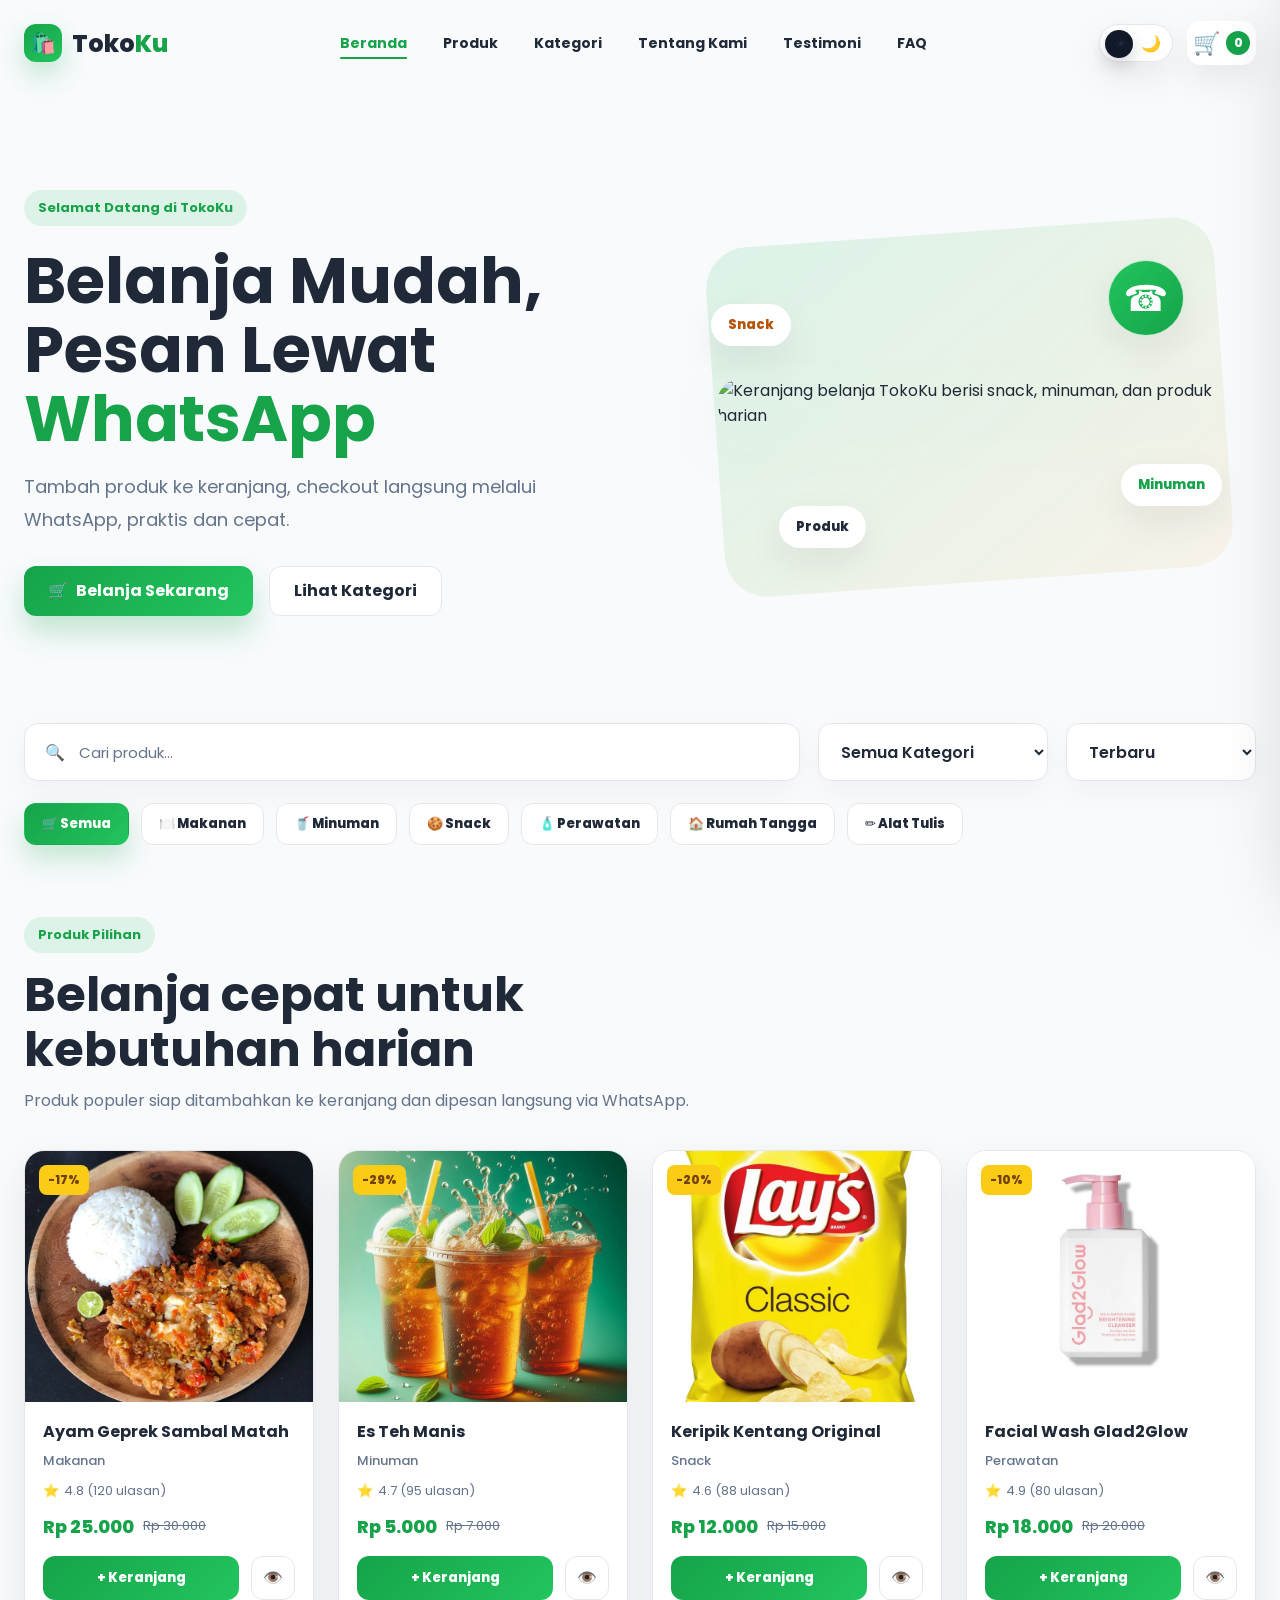
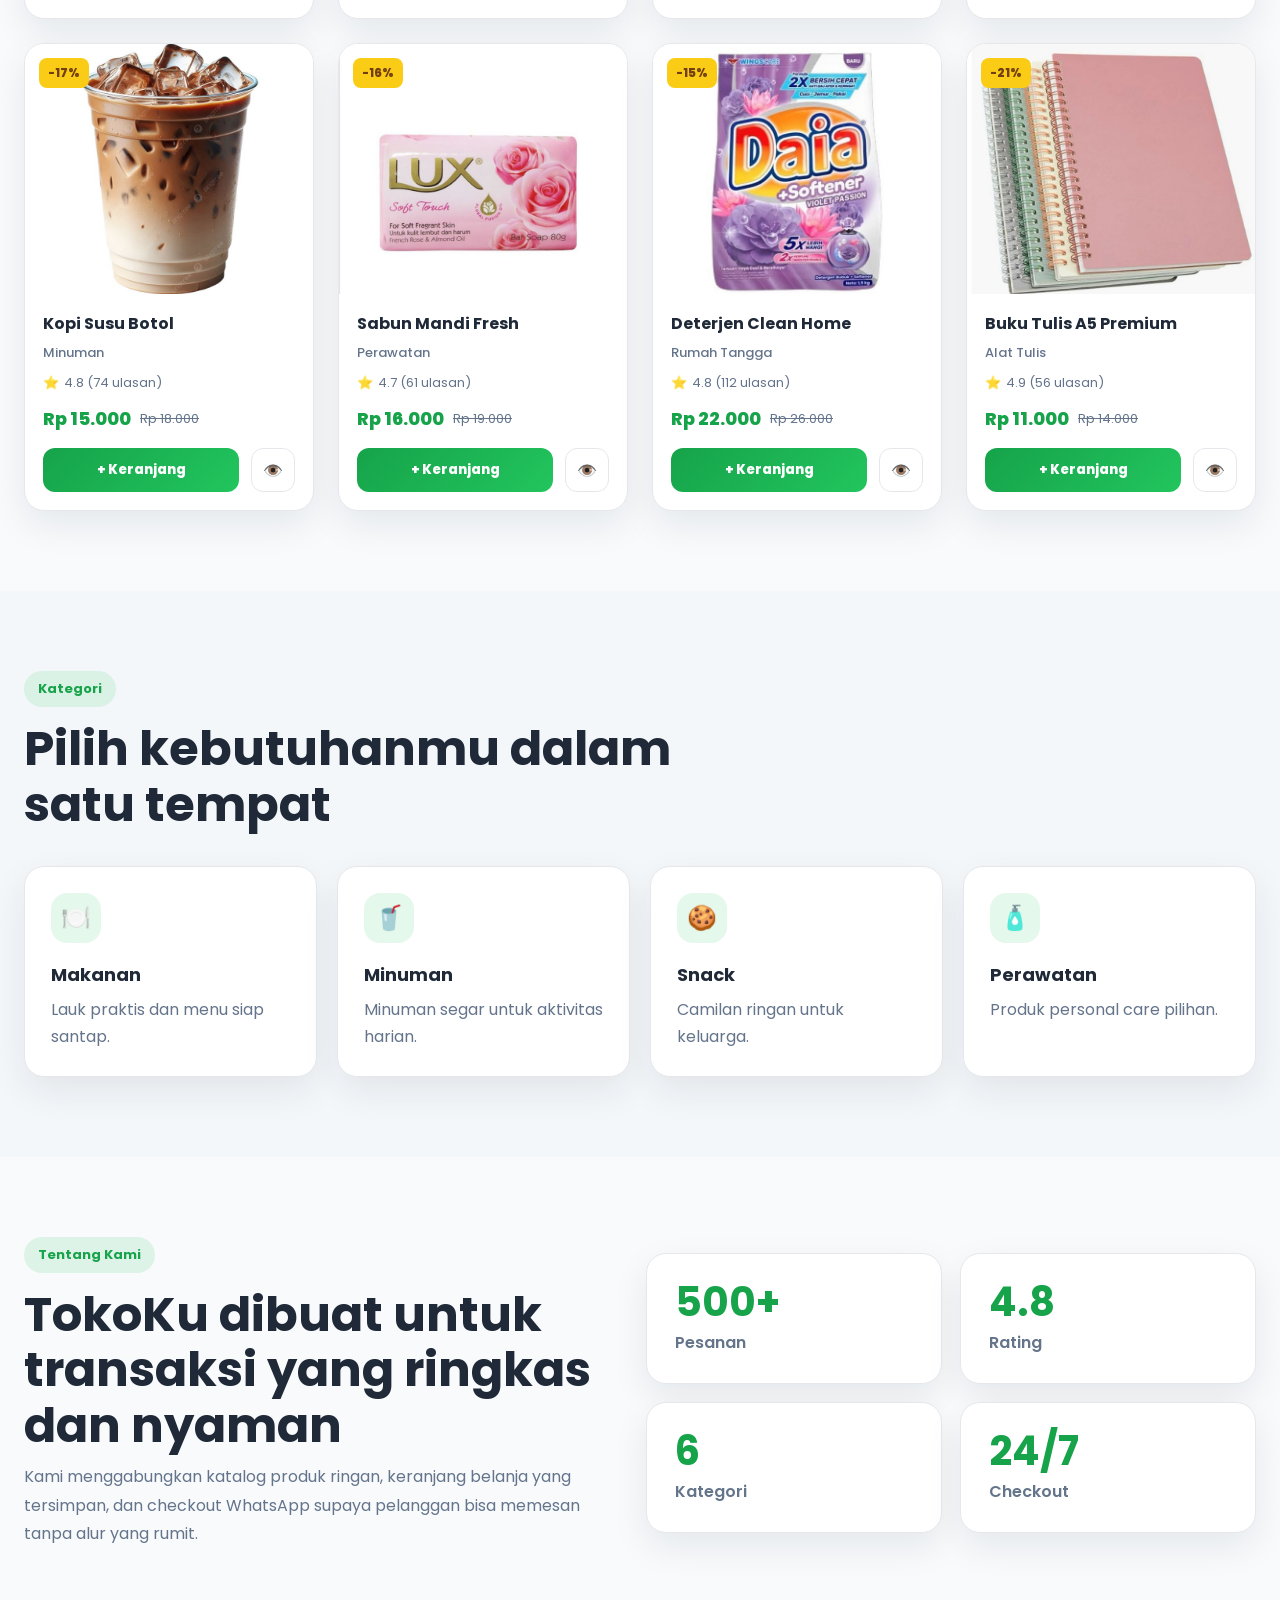
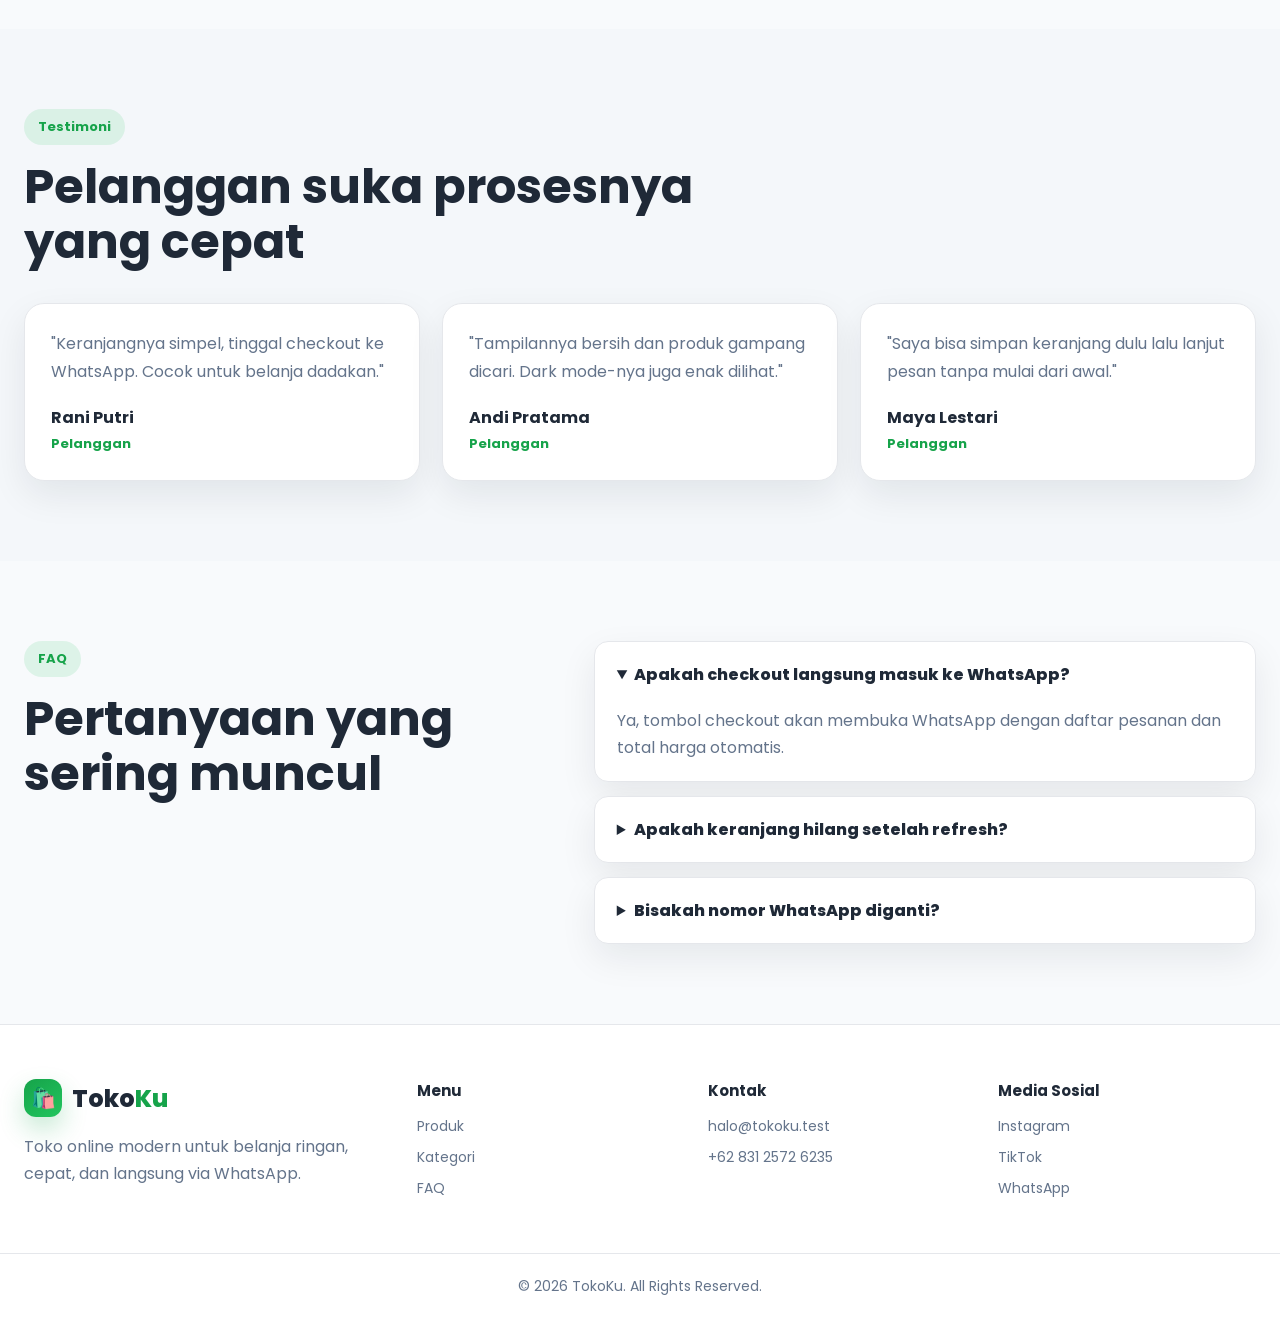
==== index.html @ 44c95502 "move" ====
<!DOCTYPE html>
<html lang="id">
<head>
  <meta charset="UTF-8">
  <meta name="viewport" content="width=device-width, initial-scale=1.0">
  <meta name="description" content="TokoKu adalah landing page toko online modern dengan keranjang belanja dan checkout WhatsApp.">
  <title>TokoKu - Belanja Mudah via WhatsApp</title>
  <link rel="preconnect" href="https://fonts.googleapis.com">
  <link rel="preconnect" href="https://fonts.gstatic.com" crossorigin>
  <link href="https://fonts.googleapis.com/css2?family=Poppins:wght@400;500;600;700;800&display=swap" rel="stylesheet">
  <link rel="stylesheet" href="style.css">
</head>
<body>
  <!-- Navbar -->
  <header class="site-header" id="siteHeader">
    <nav class="navbar container" aria-label="Navigasi utama">
      <a class="brand" href="#beranda" aria-label="TokoKu Beranda">
        <span class="brand-icon" aria-hidden="true">🛍️</span>
        <span class="brand-name">Toko<span>Ku</span></span>
      </a>

      <button class="menu-toggle icon-button" id="menuToggle" type="button" aria-label="Buka menu" aria-expanded="false">
        <span aria-hidden="true">☰</span>
      </button>

      <ul class="nav-menu" id="navMenu">
        <li><a href="#beranda">Beranda</a></li>
        <li><a href="#produk">Produk</a></li>
        <li><a href="#kategori">Kategori</a></li>
        <li><a href="#tentang">Tentang Kami</a></li>
        <li><a href="#testimoni">Testimoni</a></li>
        <li><a href="#faq">FAQ</a></li>
      </ul>

      <div class="nav-actions">
        <button class="theme-toggle" id="themeToggle" type="button" aria-label="Aktifkan dark mode" aria-pressed="false">
          <span aria-hidden="true">☀️</span>
          <span aria-hidden="true">🌙</span>
          <span class="toggle-thumb" aria-hidden="true"></span>
        </button>
        <button class="cart-trigger" id="cartTrigger" type="button" aria-label="Buka keranjang belanja">
          <span aria-hidden="true">🛒</span>
          <span class="cart-badge" id="cartCount">0</span>
        </button>
      </div>
    </nav>
  </header>

  <main>
    <!-- Hero -->
    <section class="hero section" id="beranda">
      <div class="container hero-grid">
        <div class="hero-copy reveal">
          <span class="eyebrow">Selamat Datang di TokoKu</span>
          <h1>Belanja Mudah,<br>Pesan Lewat <span>WhatsApp</span></h1>
          <p>Tambah produk ke keranjang, checkout langsung melalui WhatsApp, praktis dan cepat.</p>
          <div class="hero-actions">
            <a class="btn btn-primary" href="#produk">
              <span aria-hidden="true">🛒</span>
              Belanja Sekarang
            </a>
            <a class="btn btn-outline" href="#kategori">Lihat Kategori</a>
          </div>
        </div>

        <div class="hero-visual reveal">
          <div class="hero-glow" aria-hidden="true"></div>
          <!-- Ganti gambar hero vektor ke gambar asli -->
          <img src="https://images.unsplash.com/photo-1542838132-92c53300491e?auto=format&fit=crop&q=80&w=800" alt="Keranjang belanja TokoKu berisi snack, minuman, dan produk harian">
          <span class="floating-bubble whatsapp-bubble" aria-hidden="true">☎</span>
          <span class="floating-bubble bubble-snack">Snack</span>
          <span class="floating-bubble bubble-drink">Minuman</span>
          <span class="floating-bubble bubble-product">Produk</span>
        </div>
      </div>
    </section>

    <!-- Search And Filters -->
    <section class="shopping-tools" aria-label="Pencarian dan filter produk">
      <div class="container">
        <div class="tools-panel reveal">
          <div class="search-box" id="searchBox">
            <label class="search-icon" for="searchInput" aria-hidden="true">&#128269;</label>
            <input id="searchInput" type="search" placeholder="Cari produk..." autocomplete="off" role="combobox" aria-autocomplete="list" aria-expanded="false" aria-controls="searchSuggestions">
            <button class="search-clear" id="searchClear" type="button" aria-label="Hapus pencarian" hidden>&times;</button>
            <div class="search-suggestions" id="searchSuggestions" role="listbox" aria-label="Hasil pencarian produk"></div>
          </div>

          <select id="categorySelect" aria-label="Pilih kategori">
            <option value="Semua">Semua Kategori</option>
            <option value="Makanan">Makanan</option>
            <option value="Minuman">Minuman</option>
            <option value="Snack">Snack</option>
            <option value="Perawatan">Perawatan</option>
            <option value="Rumah Tangga">Rumah Tangga</option>
            <option value="Alat Tulis">Alat Tulis</option>
          </select>

          <select id="sortSelect" aria-label="Urutkan produk">
            <option value="Terbaru">Terbaru</option>
            <option value="Harga Terendah">Harga Terendah</option>
            <option value="Harga Tertinggi">Harga Tertinggi</option>
            <option value="Terlaris">Terlaris</option>
          </select>
        </div>

        <div class="category-chips reveal" id="categoryChips" aria-label="Filter kategori">
          <button class="chip active" type="button" data-category="Semua">🛒 Semua</button>
          <button class="chip" type="button" data-category="Makanan">🍽️ Makanan</button>
          <button class="chip" type="button" data-category="Minuman">🥤 Minuman</button>
          <button class="chip" type="button" data-category="Snack">🍪 Snack</button>
          <button class="chip" type="button" data-category="Perawatan">🧴 Perawatan</button>
          <button class="chip" type="button" data-category="Rumah Tangga">🏠 Rumah Tangga</button>
          <button class="chip" type="button" data-category="Alat Tulis">✏️ Alat Tulis</button>
        </div>
      </div>
    </section>

    <!-- Products -->
    <section class="section product-section" id="produk">
      <div class="container">
        <div class="section-heading reveal">
          <span class="eyebrow">Produk Pilihan</span>
          <h2>Belanja cepat untuk kebutuhan harian</h2>
          <p>Produk populer siap ditambahkan ke keranjang dan dipesan langsung via WhatsApp.</p>
        </div>
        <div class="product-grid" id="productGrid" aria-live="polite"></div>
      </div>
    </section>

    <!-- Categories -->
    <section class="section category-section" id="kategori">
      <div class="container">
        <div class="section-heading reveal">
          <span class="eyebrow">Kategori</span>
          <h2>Pilih kebutuhanmu dalam satu tempat</h2>
        </div>
        <div class="category-grid reveal">
          <article class="category-card"><span>🍽️</span><h3>Makanan</h3><p>Lauk praktis dan menu siap santap.</p></article>
          <article class="category-card"><span>🥤</span><h3>Minuman</h3><p>Minuman segar untuk aktivitas harian.</p></article>
          <article class="category-card"><span>🍪</span><h3>Snack</h3><p>Camilan ringan untuk keluarga.</p></article>
          <article class="category-card"><span>🧴</span><h3>Perawatan</h3><p>Produk personal care pilihan.</p></article>
        </div>
      </div>
    </section>

    <!-- About -->
    <section class="section about-section" id="tentang">
      <div class="container about-grid">
        <div class="about-copy reveal">
          <span class="eyebrow">Tentang Kami</span>
          <h2>TokoKu dibuat untuk transaksi yang ringkas dan nyaman</h2>
          <p>Kami menggabungkan katalog produk ringan, keranjang belanja yang tersimpan, dan checkout WhatsApp supaya pelanggan bisa memesan tanpa alur yang rumit.</p>
        </div>
        <div class="stats-grid reveal" aria-label="Statistik TokoKu">
          <div class="stat-item"><strong>500+</strong><span>Pesanan</span></div>
          <div class="stat-item"><strong>4.8</strong><span>Rating</span></div>
          <div class="stat-item"><strong>6</strong><span>Kategori</span></div>
          <div class="stat-item"><strong>24/7</strong><span>Checkout</span></div>
        </div>
      </div>
    </section>

    <!-- Testimonials -->
    <section class="section testimonial-section" id="testimoni">
      <div class="container">
        <div class="section-heading reveal">
          <span class="eyebrow">Testimoni</span>
          <h2>Pelanggan suka prosesnya yang cepat</h2>
        </div>
        <div class="testimonial-grid reveal">
          <article class="testimonial-card"><p>"Keranjangnya simpel, tinggal checkout ke WhatsApp. Cocok untuk belanja dadakan."</p><strong>Rani Putri</strong><span>Pelanggan</span></article>
          <article class="testimonial-card"><p>"Tampilannya bersih dan produk gampang dicari. Dark mode-nya juga enak dilihat."</p><strong>Andi Pratama</strong><span>Pelanggan</span></article>
          <article class="testimonial-card"><p>"Saya bisa simpan keranjang dulu lalu lanjut pesan tanpa mulai dari awal."</p><strong>Maya Lestari</strong><span>Pelanggan</span></article>
        </div>
      </div>
    </section>

    <!-- FAQ -->
    <section class="section faq-section" id="faq">
      <div class="container faq-grid">
        <div class="section-heading reveal">
          <span class="eyebrow">FAQ</span>
          <h2>Pertanyaan yang sering muncul</h2>
        </div>
        <div class="faq-list reveal">
          <details open>
            <summary>Apakah checkout langsung masuk ke WhatsApp?</summary>
            <p>Ya, tombol checkout akan membuka WhatsApp dengan daftar pesanan dan total harga otomatis.</p>
          </details>
          <details>
            <summary>Apakah keranjang hilang setelah refresh?</summary>
            <p>Tidak. Keranjang tersimpan di Local Storage browser sampai kamu menghapus itemnya.</p>
          </details>
          <details>
            <summary>Bisakah nomor WhatsApp diganti?</summary>
            <p>Bisa. Nomor disiapkan di file JavaScript agar mudah disesuaikan untuk toko.</p>
          </details>
        </div>
      </div>
    </section>
  </main>

  <!-- Cart Sidebar -->
  <div class="page-scrim" id="pageScrim"></div>
  <aside class="cart-sidebar" id="cartSidebar" aria-hidden="true" aria-label="Keranjang belanja">
    <div class="cart-header">
      <h2>Keranjang Belanja</h2>
      <button class="icon-button" id="closeCart" type="button" aria-label="Tutup keranjang">×</button>
    </div>
    <div class="cart-items" id="cartItems"></div>
    <div class="cart-footer">
      <div class="cart-total">
        <span>Total</span>
        <strong id="cartTotal">Rp0</strong>
      </div>
      <button class="btn btn-primary checkout-btn" id="checkoutButton" type="button">
        <span aria-hidden="true">☎</span>
        Pesan via WhatsApp
      </button>
      <p>Pesan akan dikirim ke WhatsApp kami</p>
    </div>
  </aside>

  <!-- Quick View Modal -->
  <div class="modal-backdrop" id="quickModal" aria-hidden="true">
    <div class="quick-modal" role="dialog" aria-modal="true" aria-labelledby="quickTitle">
      <button class="icon-button modal-close" id="closeQuickView" type="button" aria-label="Tutup quick view">×</button>
      <div class="quick-content" id="quickContent"></div>
    </div>
  </div>

  <!-- Toast -->
  <div class="toast" id="toast" role="status" aria-live="polite">
    <span class="toast-icon" aria-hidden="true">✓</span>
    <span>
      <strong id="toastTitle">Berhasil!</strong>
      <small id="toastMessage">Produk berhasil ditambahkan ke keranjang</small>
    </span>
  </div>

  <!-- Footer -->
  <footer class="site-footer">
    <div class="container footer-grid">
      <div>
        <a class="brand" href="#beranda">
          <span class="brand-icon" aria-hidden="true">🛍️</span>
          <span class="brand-name">Toko<span>Ku</span></span>
        </a>
        <p>Toko online modern untuk belanja ringan, cepat, dan langsung via WhatsApp.</p>
      </div>
      <div>
        <h3>Menu</h3>
        <a href="#produk">Produk</a>
        <a href="#kategori">Kategori</a>
        <a href="#faq">FAQ</a>
      </div>
      <div>
        <h3>Kontak</h3>
        <a href="mailto:halo@tokoku.test">halo@tokoku.test</a>
        <a href="tel:+6283125726235">+62 831 2572 6235</a>
      </div>
      <div>
        <h3>Media Sosial</h3>
        <a href="#" aria-label="Instagram TokoKu">Instagram</a>
        <a href="#" aria-label="TikTok TokoKu">TikTok</a>
        <a href="#" aria-label="WhatsApp TokoKu">WhatsApp</a>
      </div>
    </div>
    <div class="footer-bottom">© 2026 TokoKu. All Rights Reserved.</div>
  </footer>

  <script src="script.js" defer></script>
</body>
</html>
---- style.css ----
/* Root Variables */
:root {
  --primary: #16A34A;
  --secondary: #22C55E;
  --accent: #F59E0B;
  --background: #F8FAFC;
  --surface: #FFFFFF;
  --surface-soft: #F1F5F9;
  --dark: #111827;
  --text: #1F2937;
  --muted: #64748B;
  --border: #E5E7EB;
  --danger: #EF4444;
  --font: "Poppins", system-ui, -apple-system, BlinkMacSystemFont, "Segoe UI", sans-serif;
  --radius: 20px;
  --radius-sm: 14px;
  --container: 1280px;
  --section-pad: 80px;
  --shadow: 0 22px 60px rgba(15, 23, 42, 0.10);
  --shadow-soft: 0 14px 36px rgba(15, 23, 42, 0.08);
  --shadow-strong: 0 28px 72px rgba(15, 23, 42, 0.16);
}

/* Dark Mode Variables */
body.dark-mode {
  --background: #07111D;
  --surface: #0D1A27;
  --surface-soft: #101F2E;
  --text: #E5E7EB;
  --muted: #94A3B8;
  --border: rgba(148, 163, 184, 0.18);
  --dark: #F8FAFC;
  --shadow: 0 22px 60px rgba(0, 0, 0, 0.34);
  --shadow-soft: 0 14px 36px rgba(0, 0, 0, 0.24);
  --shadow-strong: 0 28px 72px rgba(0, 0, 0, 0.46);
}

/* Base */
* {
  box-sizing: border-box;
}

html {
  scroll-behavior: smooth;
}

body {
  margin: 0;
  min-height: 100vh;
  background: var(--background);
  color: var(--text);
  font-family: var(--font);
  transition: background-color 0.3s ease, color 0.3s ease;
  overflow-x: hidden;
}

body.no-scroll {
  overflow: hidden;
}

img {
  display: block;
  max-width: 100%;
}

a {
  color: inherit;
  text-decoration: none;
}

button,
input,
select {
  font: inherit;
}

button {
  border: 0;
  cursor: pointer;
}

.container {
  width: min(calc(100% - 48px), var(--container));
  margin: 0 auto;
}

.section {
  padding: var(--section-pad) 0;
}

/* Shared Components */
.brand {
  display: inline-flex;
  align-items: center;
  gap: 10px;
  min-width: max-content;
  font-weight: 800;
  color: var(--text);
}

.brand-icon {
  display: grid;
  width: 38px;
  height: 38px;
  place-items: center;
  border-radius: 12px;
  background: linear-gradient(145deg, var(--primary), var(--secondary));
  box-shadow: 0 12px 26px rgba(22, 163, 74, 0.24);
  font-size: 20px;
}

.brand-name {
  font-size: 24px;
  letter-spacing: 0;
}

.brand-name span {
  color: var(--primary);
}

.eyebrow {
  display: inline-flex;
  align-items: center;
  width: fit-content;
  border-radius: 999px;
  padding: 8px 14px;
  background: rgba(34, 197, 94, 0.12);
  color: var(--primary);
  font-size: 13px;
  font-weight: 700;
}

.btn {
  position: relative;
  isolation: isolate;
  display: inline-flex;
  align-items: center;
  justify-content: center;
  gap: 8px;
  min-height: 50px;
  border-radius: 12px;
  padding: 0 24px;
  font-weight: 700;
  line-height: 1;
  overflow: hidden;
  transition: transform 0.25s ease, box-shadow 0.25s ease, border-color 0.25s ease, background-color 0.25s ease;
}

.btn::after,
.product-add::after,
.checkout-btn::after {
  position: absolute;
  inset: auto;
  width: 12px;
  height: 12px;
  border-radius: 999px;
  background: rgba(255, 255, 255, 0.45);
  content: "";
  opacity: 0;
  transform: scale(1);
  pointer-events: none;
}

.btn:active::after,
.product-add:active::after,
.checkout-btn:active::after {
  animation: ripple 0.55s ease-out;
}

.btn-primary {
  background: linear-gradient(135deg, var(--primary), var(--secondary));
  color: #FFFFFF;
  box-shadow: 0 16px 28px rgba(22, 163, 74, 0.24);
}

.btn-primary:hover {
  transform: translateY(-2px);
  box-shadow: 0 20px 36px rgba(22, 163, 74, 0.32);
}

.btn-outline {
  border: 1px solid var(--border);
  background: var(--surface);
  color: var(--text);
}

.btn-outline:hover {
  border-color: rgba(22, 163, 74, 0.35);
  color: var(--primary);
  transform: translateY(-2px);
}

.icon-button {
  display: grid;
  width: 42px;
  height: 42px;
  place-items: center;
  border-radius: 12px;
  background: var(--surface-soft);
  color: var(--text);
  font-size: 20px;
  transition: transform 0.25s ease, background-color 0.25s ease, color 0.25s ease;
}

.icon-button:hover {
  background: rgba(34, 197, 94, 0.14);
  color: var(--primary);
  transform: translateY(-2px);
}

.section-heading {
  max-width: 680px;
  margin-bottom: 34px;
}

.section-heading h2,
.about-copy h2 {
  margin: 14px 0 10px;
  color: var(--text);
  font-size: clamp(32px, 4vw, 48px);
  line-height: 1.15;
  letter-spacing: 0;
}

.section-heading p,
.about-copy p {
  margin: 0;
  color: var(--muted);
  font-size: 16px;
  line-height: 1.8;
}

/* Navbar */
.site-header {
  position: sticky;
  top: 0;
  z-index: 50;
  background: rgba(248, 250, 252, 0.78);
  border-bottom: 1px solid transparent;
  transition: background-color 0.3s ease, border-color 0.3s ease, box-shadow 0.3s ease;
}

body.dark-mode .site-header {
  background: rgba(7, 17, 29, 0.78);
}

.site-header.scrolled {
  border-color: var(--border);
  box-shadow: 0 14px 36px rgba(15, 23, 42, 0.08);
  backdrop-filter: blur(18px);
}

.navbar {
  display: flex;
  align-items: center;
  justify-content: space-between;
  min-height: 86px;
  gap: 24px;
}

.nav-menu {
  display: flex;
  align-items: center;
  justify-content: center;
  gap: 36px;
  margin: 0;
  padding: 0;
  list-style: none;
  color: var(--text);
  font-size: 14px;
  font-weight: 700;
}

.nav-menu a {
  position: relative;
  padding: 10px 0;
  transition: color 0.25s ease;
}

.nav-menu a::after {
  position: absolute;
  left: 0;
  right: 0;
  bottom: 4px;
  height: 2px;
  border-radius: 999px;
  background: var(--primary);
  content: "";
  transform: scaleX(0);
  transform-origin: center;
  transition: transform 0.25s ease;
}

.nav-menu a:hover,
.nav-menu a.active {
  color: var(--primary);
}

.nav-menu a:hover::after,
.nav-menu a.active::after {
  transform: scaleX(1);
}

.nav-actions {
  display: flex;
  align-items: center;
  gap: 14px;
}

.menu-toggle {
  display: none;
}

.theme-toggle {
  position: relative;
  display: inline-grid;
  grid-template-columns: 1fr 1fr;
  align-items: center;
  width: 74px;
  height: 38px;
  border: 1px solid var(--border);
  border-radius: 999px;
  background: var(--surface);
  color: var(--text);
  box-shadow: var(--shadow-soft);
}

.theme-toggle span:not(.toggle-thumb) {
  position: relative;
  z-index: 1;
  display: grid;
  place-items: center;
  font-size: 16px;
}

.toggle-thumb {
  position: absolute;
  top: 5px;
  left: 5px;
  width: 28px;
  height: 28px;
  border-radius: 999px;
  background: var(--dark);
  box-shadow: 0 8px 18px rgba(15, 23, 42, 0.18);
  transition: transform 0.3s ease, background-color 0.3s ease;
}

body.dark-mode .toggle-thumb {
  background: var(--primary);
  transform: translateX(36px);
}

.cart-trigger {
  position: relative;
  display: inline-flex;
  align-items: center;
  justify-content: center;
  gap: 6px;
  min-width: 54px;
  min-height: 44px;
  border-radius: 14px;
  background: var(--surface);
  color: var(--text);
  box-shadow: var(--shadow-soft);
}

.cart-trigger span:first-child {
  font-size: 22px;
}

.cart-badge {
  display: grid;
  min-width: 24px;
  height: 24px;
  place-items: center;
  border-radius: 999px;
  background: var(--primary);
  color: #FFFFFF;
  font-size: 12px;
  font-weight: 800;
}

/* Hero */
.hero {
  padding-top: 66px;
  padding-bottom: 56px;
}

.hero-grid {
  display: grid;
  grid-template-columns: minmax(0, 1fr) minmax(420px, 0.95fr);
  align-items: center;
  gap: 56px;
  min-height: 500px;
}

.hero-copy h1 {
  margin: 20px 0 18px;
  color: var(--text);
  font-size: clamp(44px, 5vw, 68px);
  line-height: 1.08;
  letter-spacing: 0;
}

.hero-copy h1 span {
  color: var(--primary);
}

.hero-copy p {
  max-width: 560px;
  margin: 0 0 30px;
  color: var(--muted);
  font-size: 18px;
  line-height: 1.8;
}

.hero-actions {
  display: flex;
  flex-wrap: wrap;
  gap: 16px;
}

.hero-visual {
  position: relative;
  display: grid;
  min-height: 430px;
  place-items: center;
}

.hero-glow {
  position: absolute;
  inset: 44px 32px 36px 32px;
  border-radius: 42px;
  background: linear-gradient(145deg, rgba(34, 197, 94, 0.13), rgba(245, 158, 11, 0.08));
  transform: rotate(-4deg);
}

.hero-visual img {
  position: relative;
  z-index: 1;
  width: min(88%, 520px);
  border-radius: 28px;
  filter: drop-shadow(0 24px 32px rgba(22, 163, 74, 0.20));
  animation: floatingHero 5s ease-in-out infinite;
}

.floating-bubble {
  position: absolute;
  z-index: 2;
  display: inline-flex;
  align-items: center;
  justify-content: center;
  border: 1px solid rgba(255, 255, 255, 0.72);
  border-radius: 999px;
  background: var(--surface);
  color: var(--primary);
  box-shadow: var(--shadow-soft);
  font-size: 13px;
  font-weight: 800;
  animation: floatingHero 4s ease-in-out infinite;
}

.whatsapp-bubble {
  top: 72px;
  right: 72px;
  width: 76px;
  height: 76px;
  background: linear-gradient(135deg, var(--secondary), var(--primary));
  color: #FFFFFF;
  font-size: 36px;
  animation-delay: 0.4s;
}

.bubble-snack {
  top: 116px;
  left: 28px;
  padding: 10px 16px;
  color: #B45309;
}

.bubble-drink {
  right: 34px;
  bottom: 112px;
  padding: 10px 16px;
}

.bubble-product {
  left: 96px;
  bottom: 70px;
  padding: 10px 16px;
  color: var(--text);
}

/* Search And Filters */
.shopping-tools {
  padding: 14px 0 24px;
}

.tools-panel {
  display: grid;
  grid-template-columns: minmax(280px, 1fr) 230px 190px;
  gap: 18px;
  align-items: center;
  overflow: visible;
}

.search-box {
  position: relative;
  display: flex;
  align-items: center;
  gap: 10px;
  height: 58px;
  border: 1px solid var(--border);
  border-radius: 14px;
  background: var(--surface);
  padding: 0 18px;
  color: var(--muted);
  box-shadow: 0 10px 28px rgba(15, 23, 42, 0.04);
  transition: border-color 0.25s ease, box-shadow 0.25s ease;
}

.search-box:focus-within {
  border-color: rgba(22, 163, 74, 0.42);
  box-shadow: 0 18px 42px rgba(22, 163, 74, 0.10);
}

.search-icon {
  display: grid;
  width: 24px;
  height: 24px;
  flex: 0 0 auto;
  place-items: center;
  color: var(--muted);
  cursor: text;
}

.search-box input {
  width: 100%;
  border: 0;
  outline: 0;
  background: transparent;
  color: var(--text);
  font-size: 15px;
}

.search-box input::placeholder {
  color: var(--muted);
}

.search-clear {
  display: grid;
  width: 30px;
  height: 30px;
  flex: 0 0 auto;
  place-items: center;
  border-radius: 999px;
  background: var(--surface-soft);
  color: var(--muted);
  font-size: 22px;
  line-height: 1;
  transition: background-color 0.25s ease, color 0.25s ease, transform 0.25s ease;
}

.search-clear:hover {
  background: rgba(239, 68, 68, 0.12);
  color: var(--danger);
  transform: scale(1.04);
}

.search-clear[hidden] {
  display: none;
}

.search-suggestions {
  position: absolute;
  top: calc(100% + 12px);
  left: 0;
  z-index: 45;
  display: none;
  width: 100%;
  max-height: 390px;
  border: 1px solid var(--border);
  border-radius: 18px;
  background: var(--surface);
  box-shadow: var(--shadow);
  padding: 10px;
  overflow-y: auto;
}

.search-suggestions.open {
  display: grid;
  gap: 6px;
  animation: fadeUp 0.22s ease both;
}

.search-option {
  display: grid;
  grid-template-columns: 58px minmax(0, 1fr) auto;
  align-items: center;
  gap: 12px;
  width: 100%;
  border-radius: 14px;
  background: transparent;
  color: var(--text);
  padding: 8px;
  text-align: left;
  transition: background-color 0.2s ease, transform 0.2s ease;
}

.search-option:hover,
.search-option.active {
  background: var(--surface-soft);
  transform: translateX(2px);
}

.search-option img {
  width: 58px;
  height: 58px;
  border-radius: 12px;
  background: var(--surface-soft);
  object-fit: cover;
}

.search-option strong,
.search-option small {
  display: block;
}

.search-option strong {
  margin-bottom: 4px;
  color: var(--text);
  font-size: 14px;
  line-height: 1.35;
}

.search-option small {
  color: var(--muted);
  font-size: 12px;
}

.search-option mark {
  border-radius: 5px;
  background: rgba(245, 158, 11, 0.20);
  color: var(--primary);
  padding: 0 2px;
}

.search-price {
  color: var(--primary);
  font-size: 13px;
  font-weight: 800;
  white-space: nowrap;
}

.search-empty {
  padding: 18px;
  color: var(--muted);
  text-align: center;
  font-size: 14px;
  line-height: 1.7;
}

.tools-panel select {
  height: 58px;
  border: 1px solid var(--border);
  border-radius: 14px;
  outline: 0;
  background: var(--surface);
  color: var(--text);
  padding: 0 18px;
  font-weight: 600;
  box-shadow: 0 10px 28px rgba(15, 23, 42, 0.04);
}

.category-chips {
  display: flex;
  flex-wrap: wrap;
  gap: 12px;
  margin-top: 22px;
}

.chip {
  display: inline-flex;
  align-items: center;
  gap: 8px;
  min-height: 42px;
  border: 1px solid var(--border);
  border-radius: 12px;
  background: var(--surface);
  color: var(--text);
  padding: 0 17px;
  font-size: 13px;
  font-weight: 800;
  transition: transform 0.25s ease, box-shadow 0.25s ease, background-color 0.25s ease, color 0.25s ease, border-color 0.25s ease;
}

.chip:hover {
  transform: translateY(-2px);
  border-color: rgba(22, 163, 74, 0.28);
}

.chip.active {
  border-color: transparent;
  background: linear-gradient(135deg, var(--primary), var(--secondary));
  color: #FFFFFF;
  box-shadow: 0 14px 26px rgba(22, 163, 74, 0.22);
}

/* Product Section */
.product-section {
  padding-top: 48px;
}

.product-grid {
  display: grid;
  grid-template-columns: repeat(4, minmax(0, 1fr));
  gap: 24px;
}

.product-card {
  position: relative;
  display: flex;
  min-width: 0;
  flex-direction: column;
  border: 1px solid var(--border);
  border-radius: var(--radius);
  background: var(--surface);
  box-shadow: var(--shadow-soft);
  overflow: hidden;
  transition: transform 0.3s ease, box-shadow 0.3s ease, border-color 0.3s ease;
}

.product-card:hover {
  border-color: rgba(22, 163, 74, 0.22);
  box-shadow: var(--shadow-strong);
  transform: translateY(-8px);
}

.product-media {
  position: relative;
  aspect-ratio: 1.15 / 1;
  background: var(--surface-soft);
  overflow: hidden;
}

.product-media img {
  width: 100%;
  height: 100%;
  object-fit: cover;
  transition: transform 0.35s ease;
}

.product-card:hover .product-media img {
  transform: scale(1.04);
}

.discount-badge {
  position: absolute;
  top: 14px;
  left: 14px;
  z-index: 1;
  display: inline-flex;
  align-items: center;
  height: 30px;
  border-radius: 8px;
  background: #FACC15;
  color: #713F12;
  padding: 0 9px;
  font-size: 12px;
  font-weight: 800;
}

.product-body {
  display: flex;
  flex: 1;
  flex-direction: column;
  padding: 18px;
}

.product-body h3 {
  margin: 0 0 8px;
  color: var(--text);
  font-size: 16px;
  line-height: 1.45;
}

.product-category {
  margin: 0 0 10px;
  color: var(--muted);
  font-size: 13px;
  font-weight: 500;
}

.rating-row {
  display: flex;
  align-items: center;
  gap: 5px;
  margin-bottom: 12px;
  color: var(--muted);
  font-size: 13px;
}

.rating-row .star {
  color: var(--accent);
}

.price-row {
  display: flex;
  flex-wrap: wrap;
  align-items: center;
  gap: 9px;
  margin-top: auto;
  margin-bottom: 16px;
}

.price-new {
  color: var(--primary);
  font-size: 18px;
  font-weight: 800;
}

.price-old {
  color: var(--muted);
  font-size: 13px;
  text-decoration: line-through;
}

.product-actions {
  display: grid;
  grid-template-columns: minmax(0, 1fr) 44px;
  gap: 12px;
}

.product-add {
  position: relative;
  display: inline-flex;
  align-items: center;
  justify-content: center;
  min-height: 44px;
  border-radius: 12px;
  background: linear-gradient(135deg, var(--primary), var(--secondary));
  color: #FFFFFF;
  font-size: 13px;
  font-weight: 800;
  overflow: hidden;
  transition: transform 0.25s ease, box-shadow 0.25s ease;
}

.product-add:hover {
  box-shadow: 0 14px 28px rgba(22, 163, 74, 0.24);
  transform: translateY(-2px);
}

.quick-view {
  display: grid;
  min-width: 44px;
  min-height: 44px;
  place-items: center;
  border: 1px solid var(--border);
  border-radius: 12px;
  background: var(--surface);
  color: var(--text);
  transition: transform 0.25s ease, border-color 0.25s ease, color 0.25s ease;
}

.quick-view:hover {
  border-color: rgba(22, 163, 74, 0.35);
  color: var(--primary);
  transform: translateY(-2px);
}

.empty-state {
  grid-column: 1 / -1;
  display: grid;
  min-height: 220px;
  place-items: center;
  border: 1px dashed var(--border);
  border-radius: var(--radius);
  background: var(--surface);
  color: var(--muted);
  text-align: center;
}

/* Category Section */
.category-section,
.testimonial-section {
  background: color-mix(in srgb, var(--surface-soft) 52%, transparent);
}

.category-grid {
  display: grid;
  grid-template-columns: repeat(4, minmax(0, 1fr));
  gap: 20px;
}

.category-card,
.testimonial-card,
.stat-item {
  border: 1px solid var(--border);
  border-radius: var(--radius);
  background: var(--surface);
  box-shadow: var(--shadow-soft);
}

.category-card {
  padding: 26px;
  transition: transform 0.25s ease, box-shadow 0.25s ease;
}

.category-card:hover {
  transform: translateY(-5px);
  box-shadow: var(--shadow);
}

.category-card span {
  display: grid;
  width: 50px;
  height: 50px;
  place-items: center;
  border-radius: 16px;
  background: rgba(34, 197, 94, 0.12);
  font-size: 24px;
}

.category-card h3 {
  margin: 18px 0 8px;
  font-size: 18px;
}

.category-card p,
.testimonial-card p,
.footer-grid p {
  margin: 0;
  color: var(--muted);
  line-height: 1.7;
}

/* About */
.about-grid {
  display: grid;
  grid-template-columns: minmax(0, 0.95fr) minmax(420px, 1fr);
  align-items: center;
  gap: 42px;
}

.stats-grid {
  display: grid;
  grid-template-columns: repeat(2, minmax(0, 1fr));
  gap: 18px;
}

.stat-item {
  padding: 28px;
}

.stat-item strong {
  display: block;
  color: var(--primary);
  font-size: 40px;
  line-height: 1;
}

.stat-item span {
  display: block;
  margin-top: 8px;
  color: var(--muted);
  font-weight: 600;
}

/* Testimonials */
.testimonial-grid {
  display: grid;
  grid-template-columns: repeat(3, minmax(0, 1fr));
  gap: 22px;
}

.testimonial-card {
  padding: 26px;
}

.testimonial-card strong {
  display: block;
  margin-top: 20px;
  color: var(--text);
}

.testimonial-card span {
  display: block;
  margin-top: 4px;
  color: var(--primary);
  font-size: 13px;
  font-weight: 700;
}

/* FAQ */
.faq-grid {
  display: grid;
  grid-template-columns: minmax(0, 0.8fr) minmax(480px, 1fr);
  gap: 40px;
}

.faq-list {
  display: grid;
  gap: 14px;
}

.faq-list details {
  border: 1px solid var(--border);
  border-radius: var(--radius-sm);
  background: var(--surface);
  box-shadow: var(--shadow-soft);
  overflow: hidden;
}

.faq-list summary {
  cursor: pointer;
  padding: 20px 22px;
  color: var(--text);
  font-weight: 800;
}

.faq-list p {
  margin: 0;
  padding: 0 22px 20px;
  color: var(--muted);
  line-height: 1.7;
}

/* Cart Sidebar */
.page-scrim {
  position: fixed;
  inset: 0;
  z-index: 70;
  background: rgba(15, 23, 42, 0.42);
  opacity: 0;
  pointer-events: none;
  transition: opacity 0.3s ease;
}

.page-scrim.active {
  opacity: 1;
  pointer-events: auto;
}

.cart-sidebar {
  position: fixed;
  top: 0;
  right: 0;
  z-index: 80;
  display: flex;
  width: min(430px, 100%);
  height: 100vh;
  flex-direction: column;
  background: var(--surface);
  box-shadow: -28px 0 70px rgba(15, 23, 42, 0.18);
  transform: translateX(110%);
  transition: transform 0.35s ease;
}

.cart-sidebar.open {
  transform: translateX(0);
}

.cart-header {
  display: flex;
  align-items: center;
  justify-content: space-between;
  min-height: 84px;
  border-bottom: 1px solid var(--border);
  padding: 0 24px;
}

.cart-header h2 {
  margin: 0;
  font-size: 20px;
}

.cart-items {
  flex: 1;
  overflow-y: auto;
  padding: 22px 24px;
}

.cart-empty {
  display: grid;
  min-height: 260px;
  place-items: center;
  color: var(--muted);
  text-align: center;
}

.cart-item {
  display: grid;
  grid-template-columns: 80px minmax(0, 1fr) auto;
  gap: 14px;
  border-bottom: 1px solid var(--border);
  padding: 18px 0;
}

.cart-item:first-child {
  padding-top: 0;
}

.cart-thumb {
  width: 80px;
  height: 80px;
  border-radius: 14px;
  object-fit: cover;
  background: var(--surface-soft);
}

.cart-info {
  min-width: 0;
}

.cart-info h3 {
  margin: 0 0 6px;
  color: var(--text);
  font-size: 14px;
  line-height: 1.45;
}

.cart-price {
  display: block;
  margin-bottom: 10px;
  color: var(--text);
  font-size: 13px;
  font-weight: 700;
}

.qty-control {
  display: inline-grid;
  grid-template-columns: 32px 36px 32px;
  align-items: center;
  height: 34px;
  border: 1px solid var(--border);
  border-radius: 10px;
  background: var(--surface);
  overflow: hidden;
}

.qty-control button {
  height: 100%;
  background: transparent;
  color: var(--text);
  font-weight: 800;
}

.qty-control span {
  text-align: center;
  font-size: 13px;
  font-weight: 800;
}

.remove-item {
  align-self: start;
  background: transparent;
  color: var(--danger);
  font-size: 18px;
}

.cart-line-total {
  grid-column: 2 / 4;
  justify-self: end;
  color: var(--text);
  font-weight: 800;
}

.cart-footer {
  border-top: 1px solid var(--border);
  padding: 24px;
}

.cart-total {
  display: flex;
  align-items: center;
  justify-content: space-between;
  margin-bottom: 20px;
  font-size: 18px;
  font-weight: 800;
}

.cart-total strong {
  color: var(--primary);
  font-size: 22px;
}

.checkout-btn {
  width: 100%;
  min-height: 56px;
}

.checkout-btn:disabled {
  cursor: not-allowed;
  filter: grayscale(0.5);
  opacity: 0.58;
  transform: none;
}

.cart-footer p {
  margin: 14px 0 0;
  color: var(--muted);
  text-align: center;
  font-size: 13px;
}

/* Quick View Modal */
.modal-backdrop {
  position: fixed;
  inset: 0;
  z-index: 90;
  display: grid;
  place-items: center;
  background: rgba(15, 23, 42, 0.50);
  opacity: 0;
  pointer-events: none;
  transition: opacity 0.25s ease;
}

.modal-backdrop.open {
  opacity: 1;
  pointer-events: auto;
}

.quick-modal {
  position: relative;
  width: min(760px, calc(100% - 32px));
  border: 1px solid var(--border);
  border-radius: 24px;
  background: var(--surface);
  box-shadow: var(--shadow-strong);
  opacity: 0;
  transform: translateY(16px) scale(0.96);
  transition: opacity 0.25s ease, transform 0.25s ease;
}

.modal-backdrop.open .quick-modal {
  opacity: 1;
  transform: translateY(0) scale(1);
}

.modal-close {
  position: absolute;
  top: 16px;
  right: 16px;
  z-index: 1;
  background: transparent;
}

.quick-content {
  display: grid;
  grid-template-columns: 320px minmax(0, 1fr);
  gap: 24px;
  padding: 28px;
}

.quick-image {
  width: 100%;
  aspect-ratio: 1 / 1;
  border-radius: 18px;
  object-fit: cover;
  background: var(--surface-soft);
}

.quick-detail h2 {
  margin: 4px 38px 8px 0;
  color: var(--text);
  font-size: 22px;
  line-height: 1.35;
}

.quick-meta {
  display: flex;
  flex-wrap: wrap;
  align-items: center;
  gap: 8px 12px;
  margin-bottom: 12px;
  color: var(--muted);
  font-size: 13px;
}

.quick-price {
  display: flex;
  flex-wrap: wrap;
  align-items: center;
  gap: 10px;
  margin: 14px 0;
}

.quick-price strong {
  color: var(--primary);
  font-size: 24px;
}

.quick-price del {
  color: var(--muted);
}

.quick-price span {
  border-radius: 8px;
  background: #FACC15;
  color: #713F12;
  padding: 4px 8px;
  font-size: 12px;
  font-weight: 800;
}

.quick-desc {
  margin: 0 0 16px;
  color: var(--muted);
  line-height: 1.75;
}

.quick-spec {
  display: grid;
  gap: 10px;
  margin-bottom: 18px;
  font-size: 14px;
}

.quick-spec div {
  display: flex;
  align-items: center;
  justify-content: space-between;
  gap: 16px;
}

.stock {
  border-radius: 999px;
  background: rgba(34, 197, 94, 0.12);
  color: var(--primary);
  padding: 5px 10px;
  font-size: 12px;
  font-weight: 800;
}

.quick-actions {
  display: grid;
  grid-template-columns: 110px 1fr;
  gap: 12px;
  margin-top: 20px;
}

/* Toast */
.toast {
  position: fixed;
  top: 96px;
  left: 50%;
  z-index: 110;
  display: flex;
  align-items: center;
  gap: 14px;
  width: min(440px, calc(100% - 32px));
  border: 1px solid rgba(34, 197, 94, 0.24);
  border-radius: 14px;
  background: var(--surface);
  box-shadow: var(--shadow-strong);
  padding: 16px 18px;
  opacity: 0;
  transform: translate(-50%, -24px);
  pointer-events: none;
}

.toast.show {
  animation: toastDown 3s ease forwards;
}

.toast-icon {
  display: grid;
  width: 38px;
  height: 38px;
  flex: 0 0 auto;
  place-items: center;
  border-radius: 999px;
  background: linear-gradient(135deg, var(--primary), var(--secondary));
  color: #FFFFFF;
  font-weight: 900;
}

.toast strong,
.toast small {
  display: block;
}

.toast strong {
  color: var(--text);
}

.toast small {
  color: var(--muted);
  font-size: 13px;
}

/* Footer */
.site-footer {
  border-top: 1px solid var(--border);
  background: var(--surface);
  padding: 54px 0 0;
}

.footer-grid {
  display: grid;
  grid-template-columns: 1.4fr repeat(3, 1fr);
  gap: 32px;
}

.footer-grid h3 {
  margin: 0 0 14px;
  font-size: 15px;
}

.footer-grid a:not(.brand) {
  display: block;
  margin-bottom: 10px;
  color: var(--muted);
  font-size: 14px;
  transition: color 0.25s ease;
}

.footer-grid a:hover {
  color: var(--primary);
}

.footer-grid p {
  max-width: 370px;
  margin-top: 16px;
}

.footer-bottom {
  margin-top: 44px;
  border-top: 1px solid var(--border);
  padding: 22px;
  color: var(--muted);
  text-align: center;
  font-size: 14px;
}

/* Animations */
.reveal {
  animation: fadeUp 0.8s ease both;
}

@keyframes fadeUp {
  from {
    opacity: 0;
    transform: translateY(22px);
  }
  to {
    opacity: 1;
    transform: translateY(0);
  }
}

@keyframes floatingHero {
  0%,
  100% {
    transform: translateY(0);
  }
  50% {
    transform: translateY(-14px);
  }
}

@keyframes ripple {
  from {
    opacity: 0.6;
    transform: scale(1);
  }
  to {
    opacity: 0;
    transform: scale(28);
  }
}

@keyframes toastDown {
  0% {
    opacity: 0;
    transform: translate(-50%, -28px);
  }
  12%,
  84% {
    opacity: 1;
    transform: translate(-50%, 0);
  }
  100% {
    opacity: 0;
    transform: translate(-50%, -18px);
  }
}

/* Responsive */
@media (max-width: 1100px) {
  :root {
    --section-pad: 64px;
  }

  .nav-menu {
    gap: 20px;
    font-size: 13px;
  }

  .hero-grid,
  .about-grid,
  .faq-grid {
    grid-template-columns: 1fr;
  }

  .hero-visual {
    min-height: 360px;
  }

  .product-grid,
  .category-grid {
    grid-template-columns: repeat(2, minmax(0, 1fr));
  }

  .testimonial-grid,
  .footer-grid {
    grid-template-columns: repeat(2, minmax(0, 1fr));
  }
}

@media (max-width: 820px) {
  .container {
    width: min(calc(100% - 32px), var(--container));
  }

  .navbar {
    min-height: 76px;
  }

  .menu-toggle {
    display: grid;
    order: 3;
  }

  .nav-actions {
    margin-left: auto;
  }

  .nav-menu {
    position: absolute;
    top: 76px;
    left: 16px;
    right: 16px;
    display: none;
    flex-direction: column;
    align-items: stretch;
    gap: 0;
    border: 1px solid var(--border);
    border-radius: 18px;
    background: var(--surface);
    box-shadow: var(--shadow);
    padding: 10px;
  }

  .nav-menu.open {
    display: flex;
    animation: fadeUp 0.25s ease both;
  }

  .nav-menu a {
    display: block;
    padding: 14px;
  }

  .hero {
    padding-top: 38px;
  }

  .hero-grid {
    gap: 24px;
  }

  .hero-copy h1 {
    font-size: clamp(38px, 11vw, 54px);
  }

  .tools-panel {
    grid-template-columns: 1fr;
  }

  .quick-content {
    grid-template-columns: 1fr;
  }

  .quick-image {
    max-height: 320px;
  }
}

@media (max-width: 640px) {
  .product-grid,
  .category-grid,
  .testimonial-grid,
  .footer-grid,
  .stats-grid {
    grid-template-columns: 1fr;
  }

  .brand-name {
    font-size: 20px;
  }

  .theme-toggle {
    width: 66px;
  }

  body.dark-mode .toggle-thumb {
    transform: translateX(28px);
  }

  .cart-trigger {
    min-width: 48px;
  }

  .hero-actions,
  .quick-actions {
    grid-template-columns: 1fr;
  }

  .hero-actions .btn,
  .quick-actions .btn {
    width: 100%;
  }

  .whatsapp-bubble {
    top: 54px;
    right: 24px;
    width: 62px;
    height: 62px;
    font-size: 30px;
  }

  .floating-bubble:not(.whatsapp-bubble) {
    display: none;
  }

  .cart-item {
    grid-template-columns: 72px minmax(0, 1fr) auto;
  }

  .cart-thumb {
    width: 72px;
    height: 72px;
  }
}
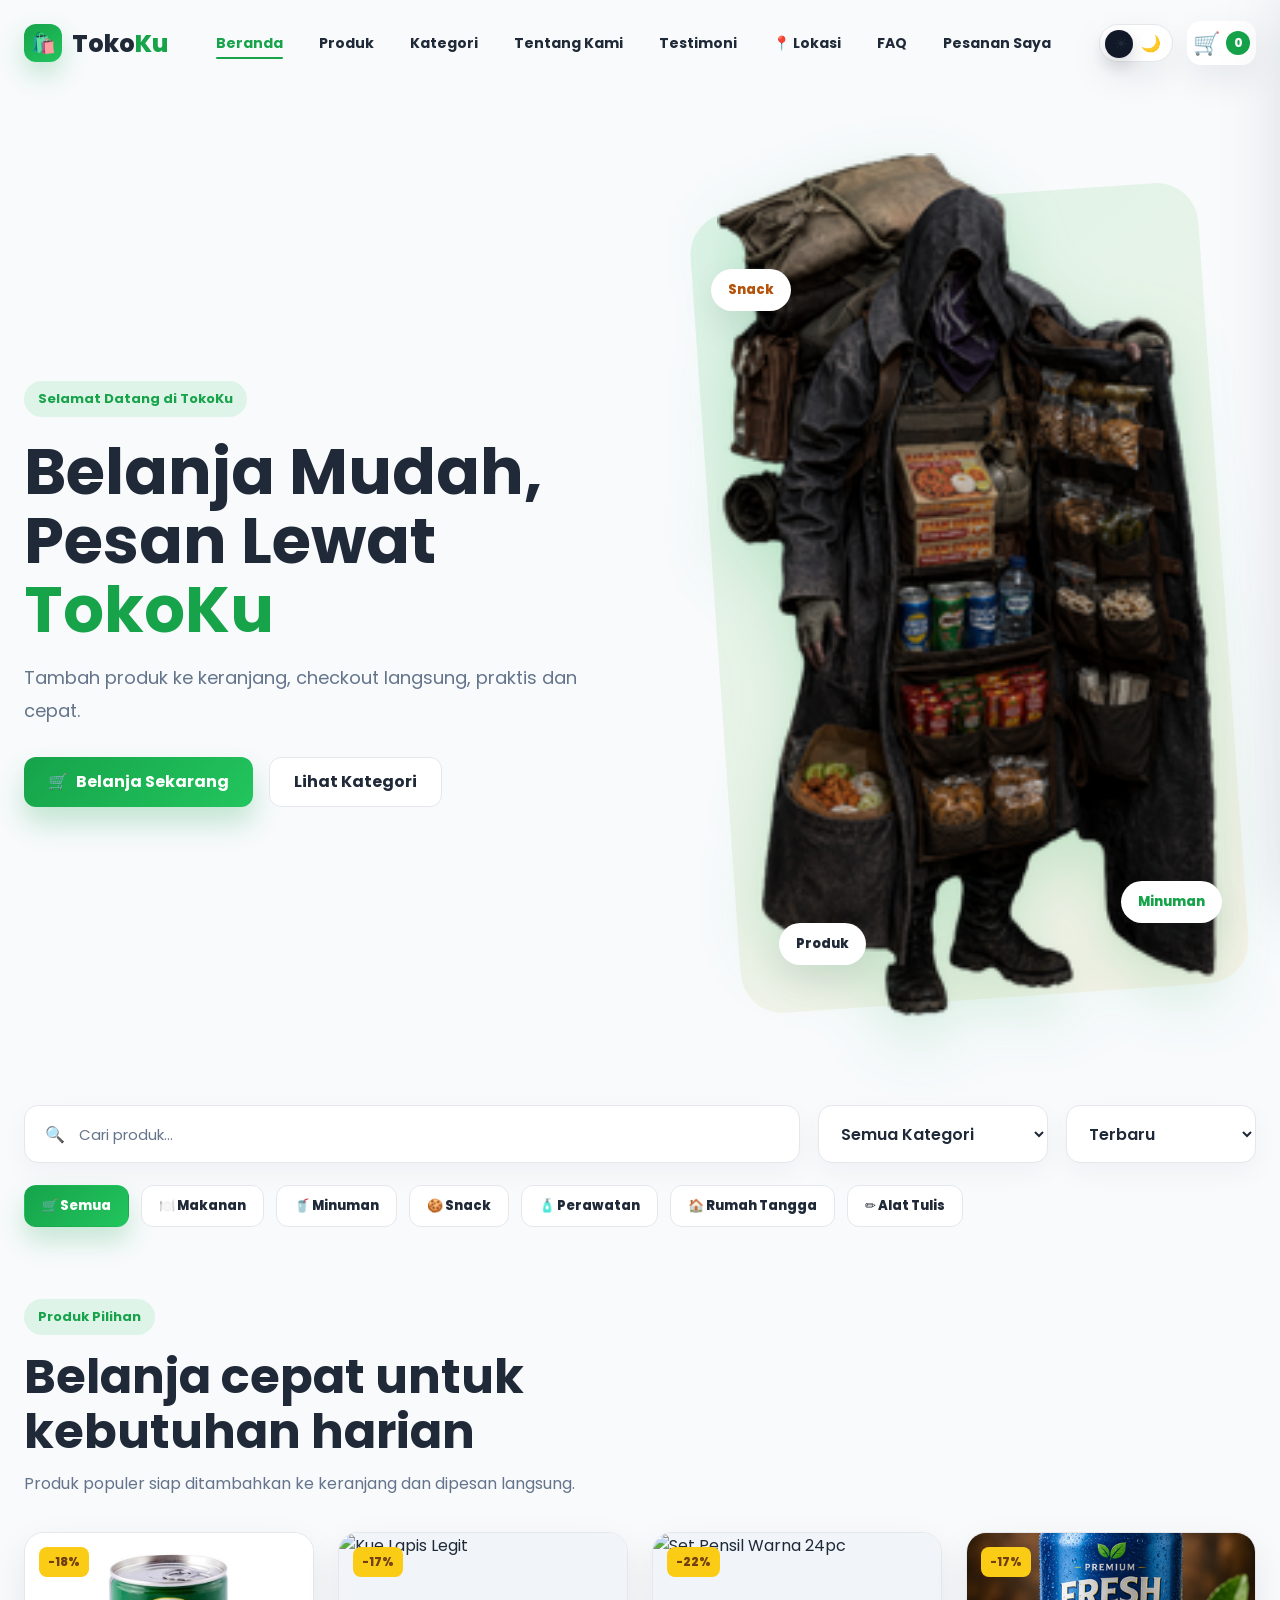
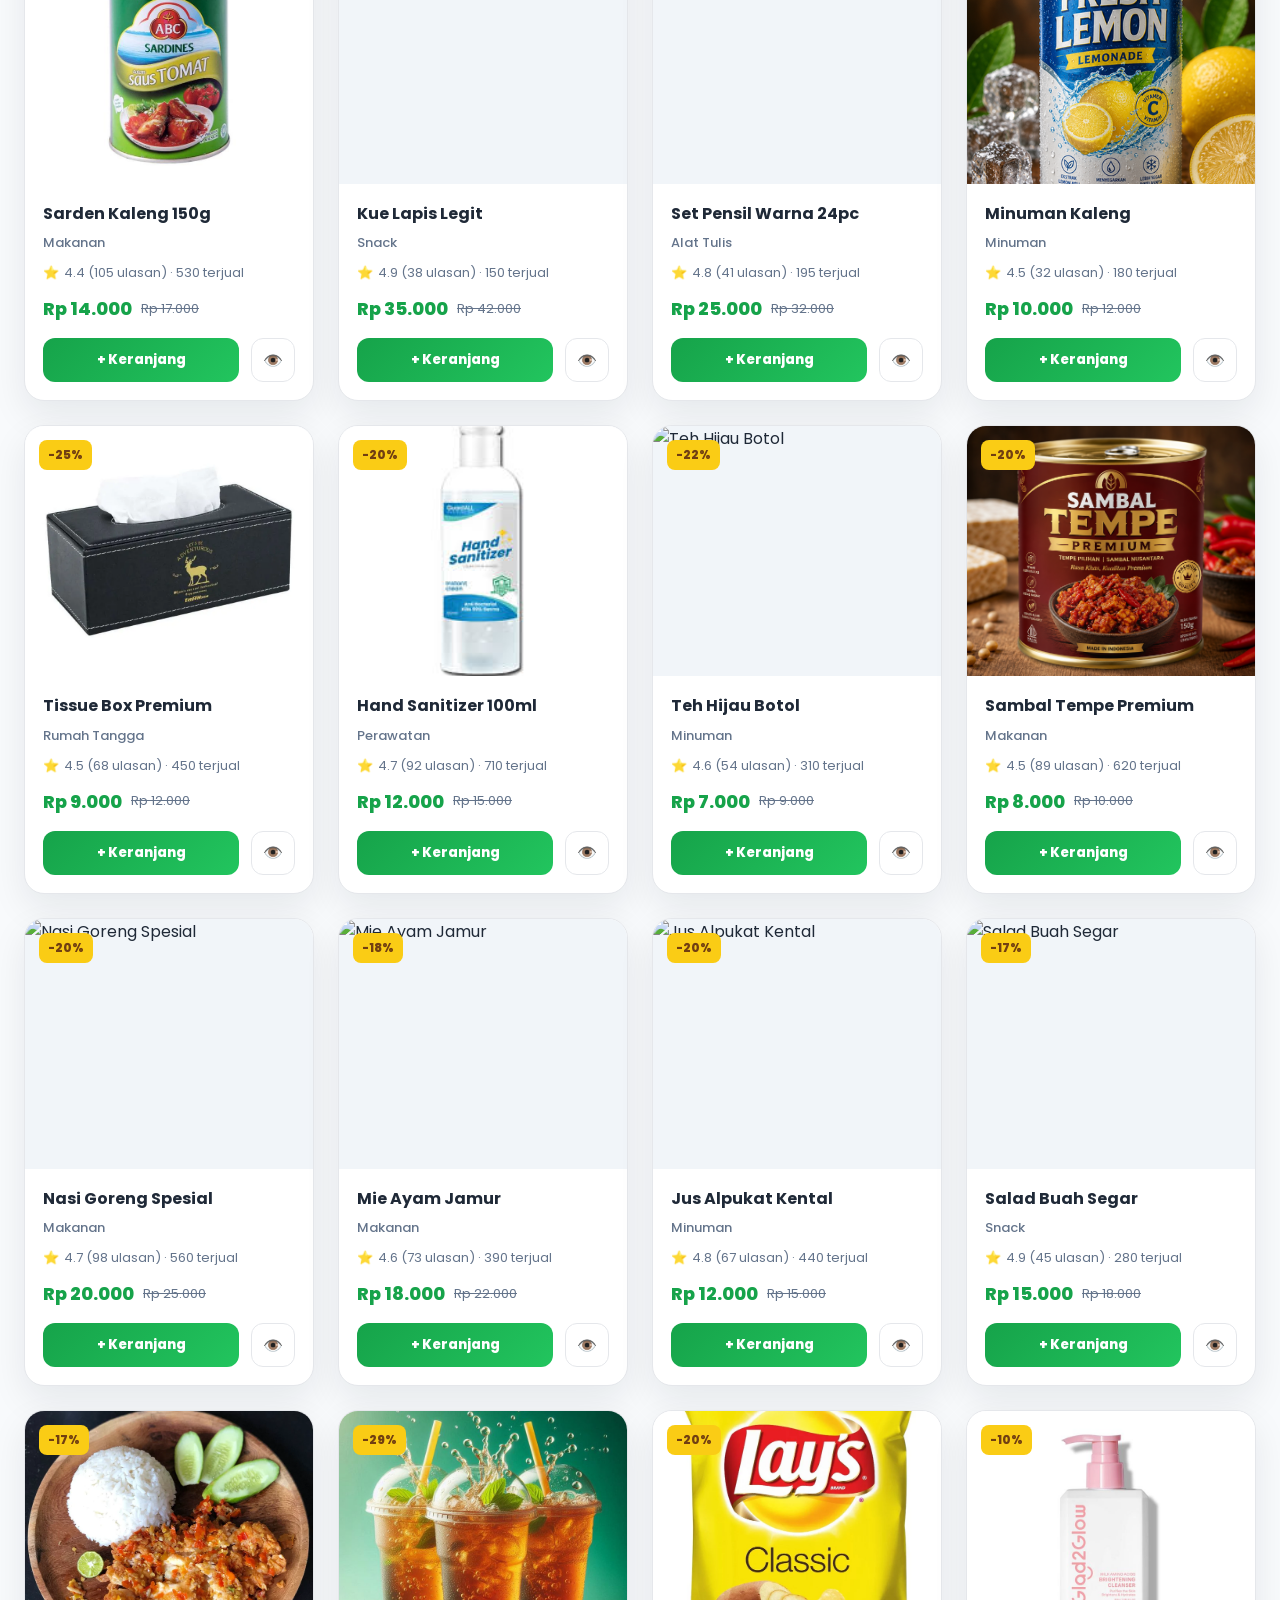
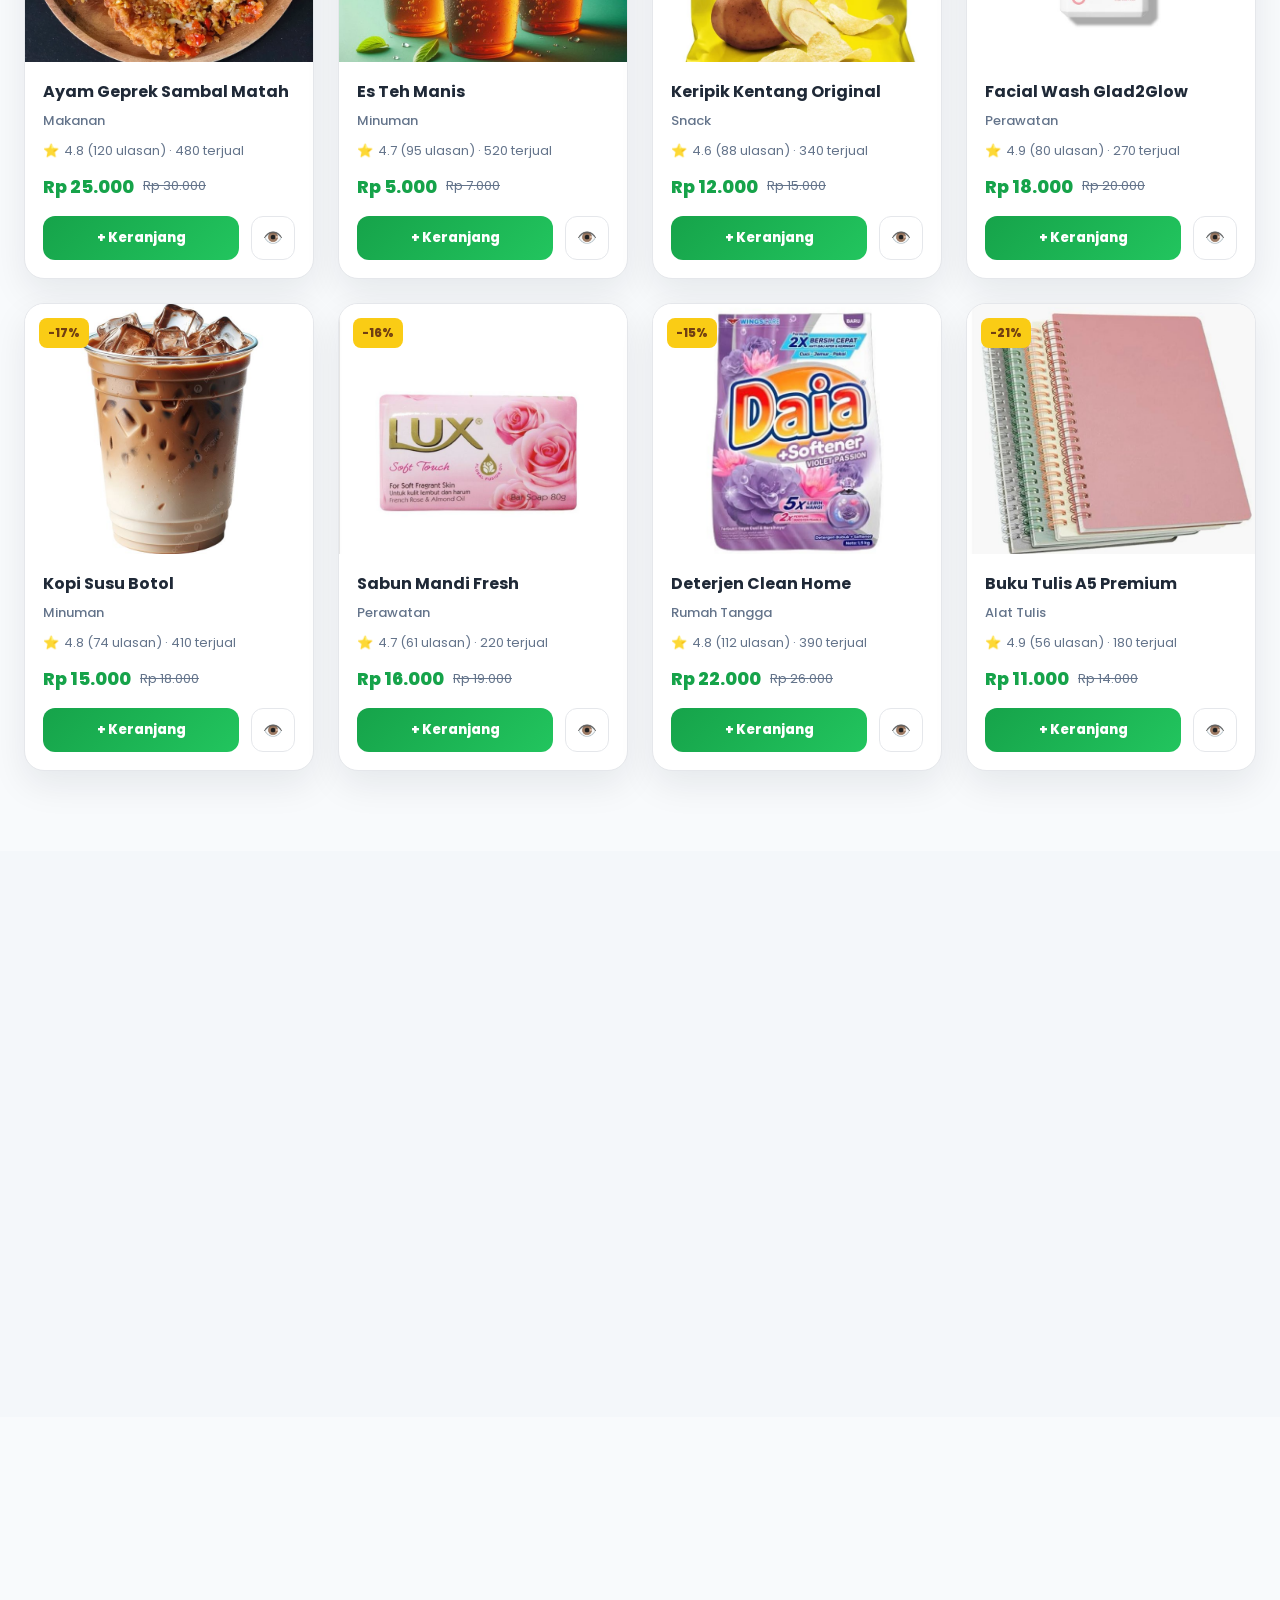
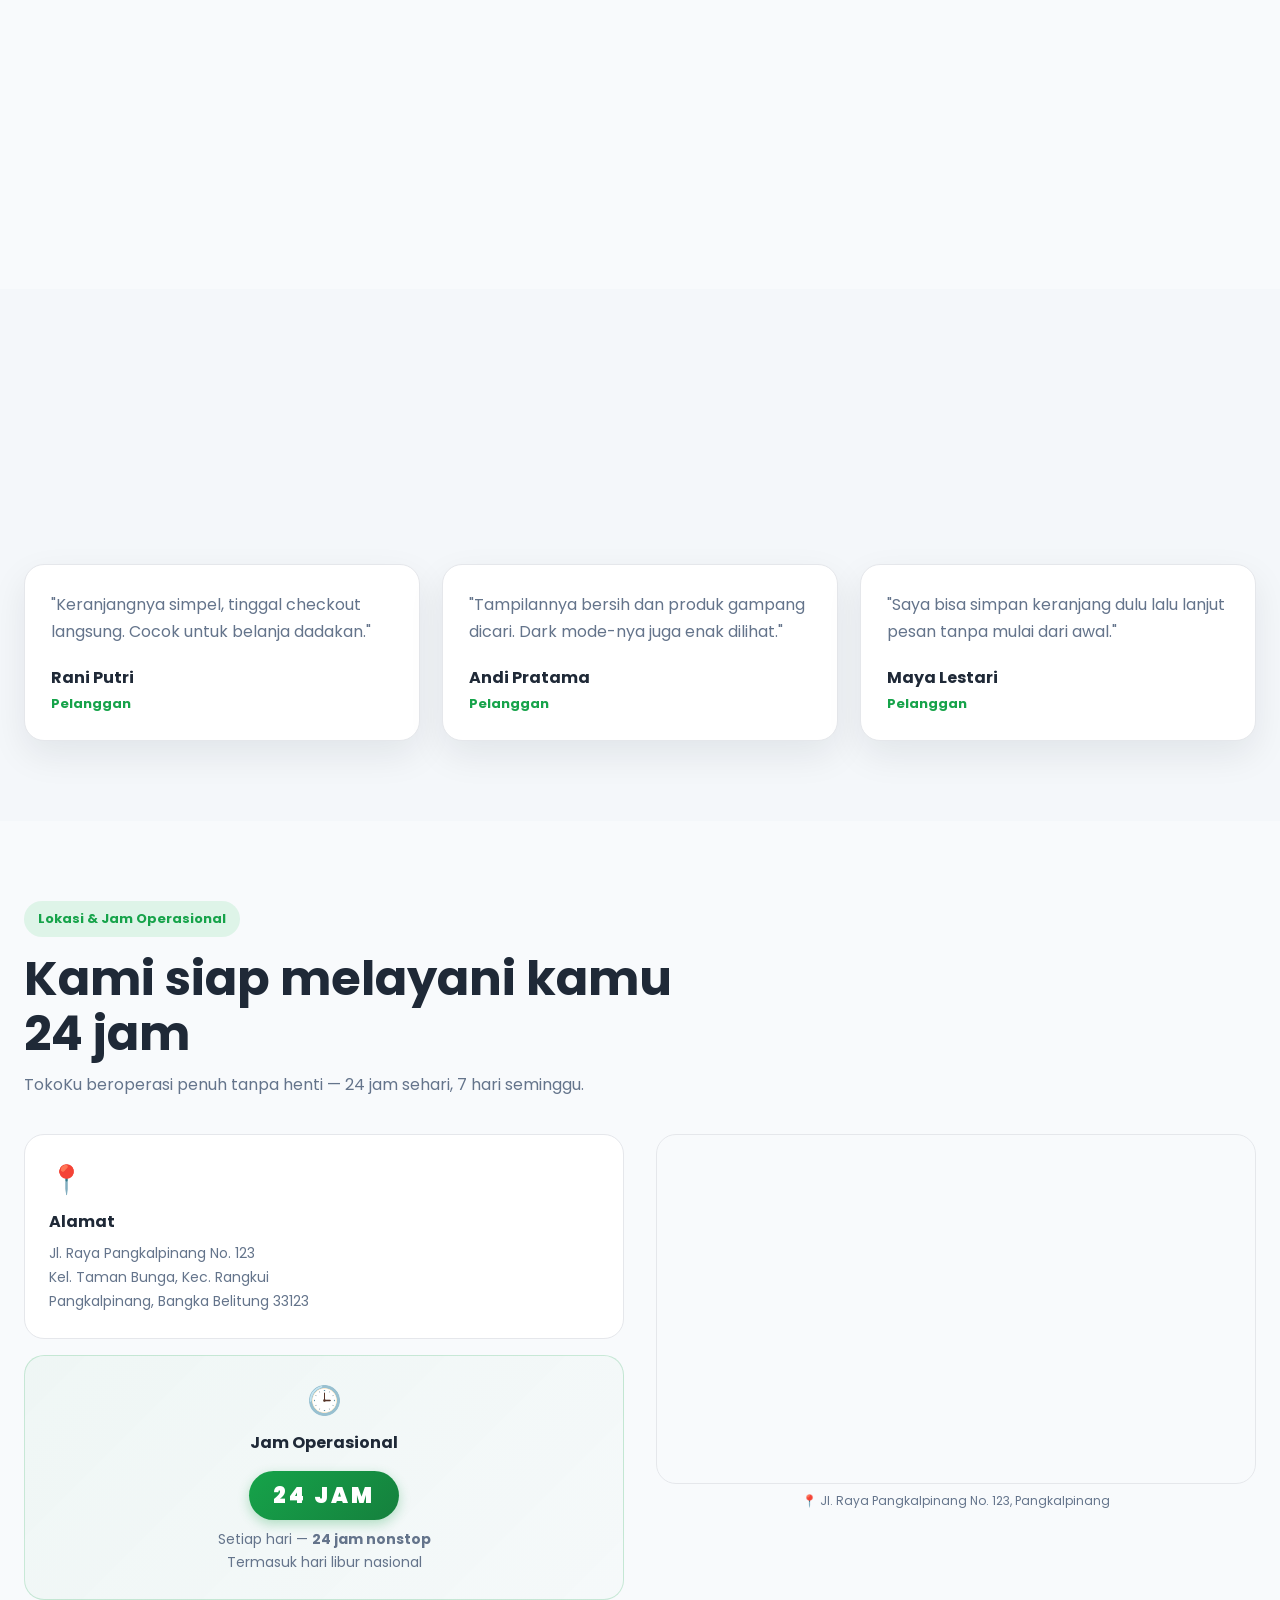
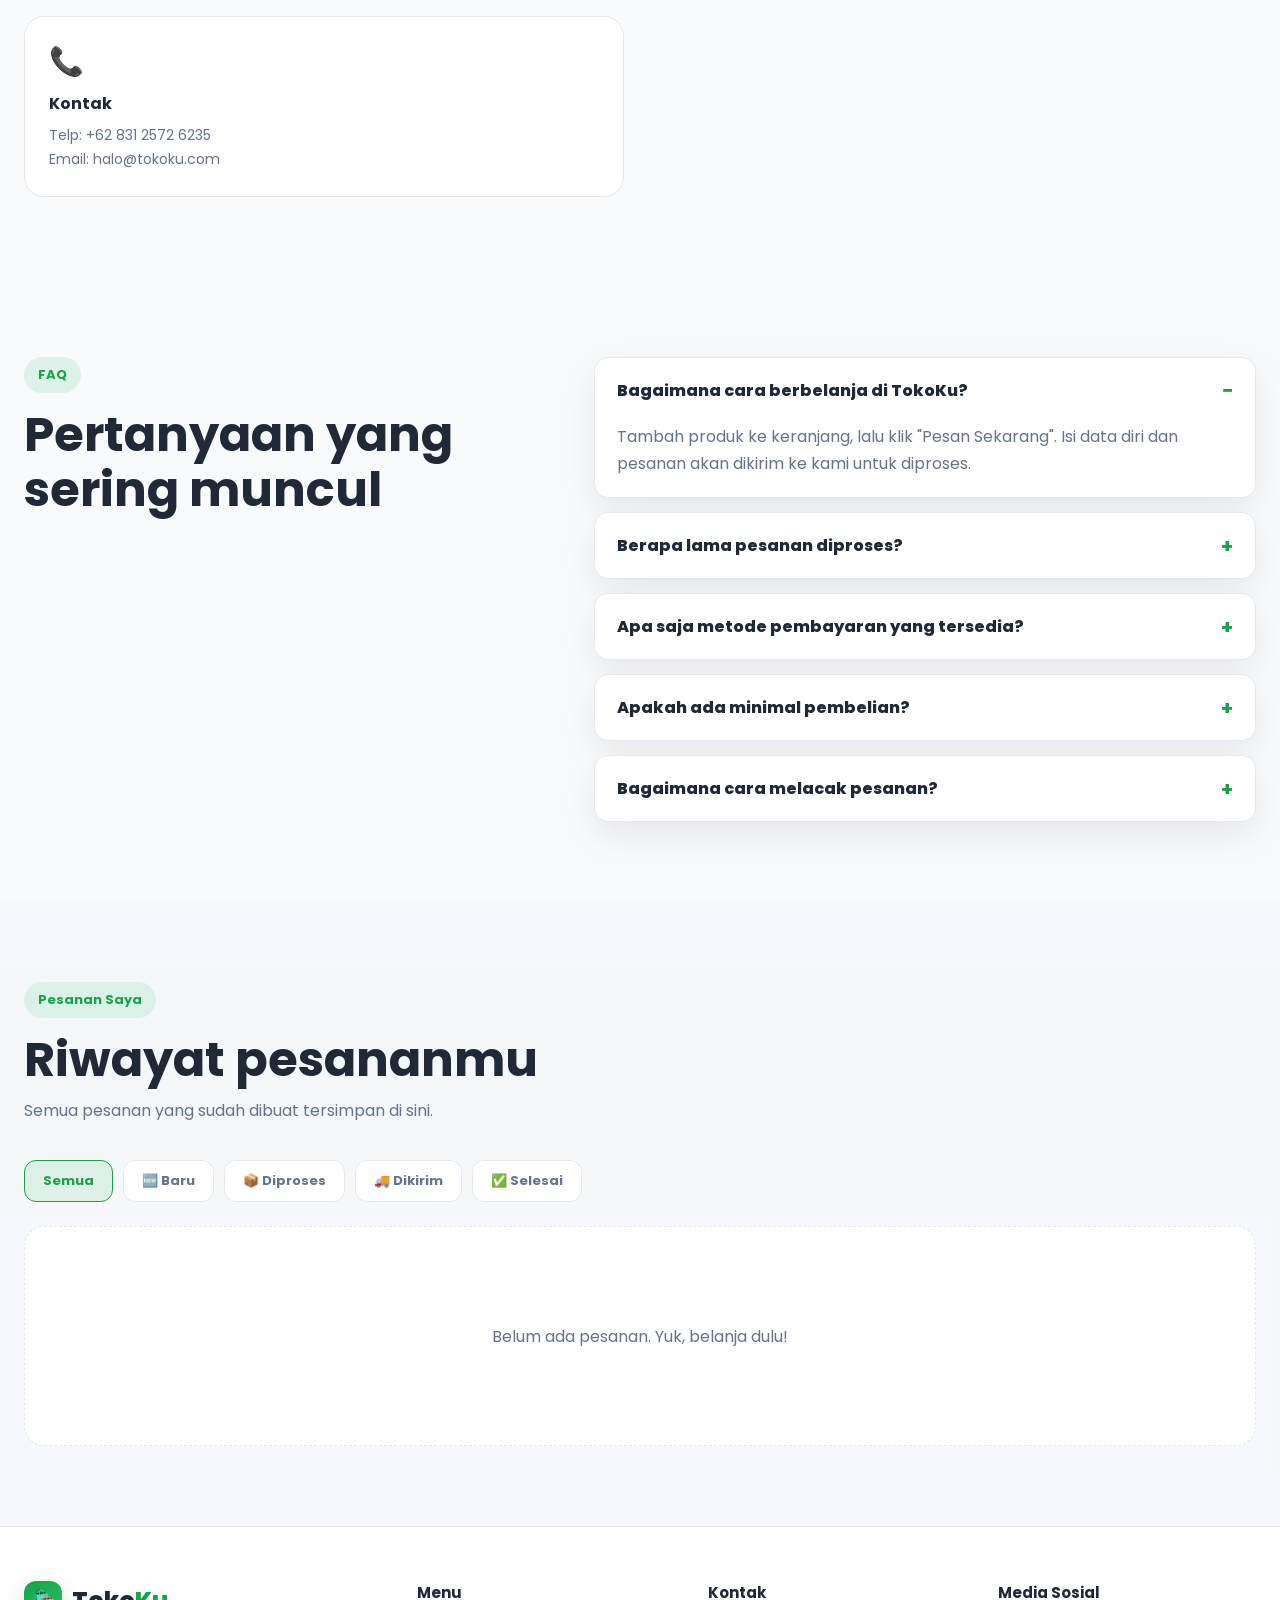
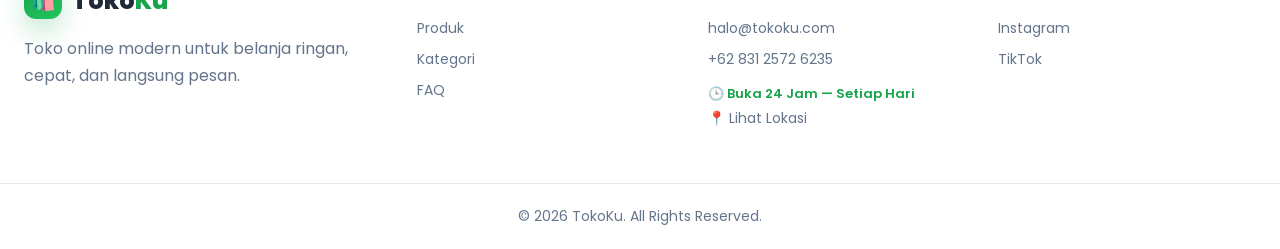
==== commit 2cf1d066: "UPDATE" ====
--- a/index.html
+++ b/index.html
@@ -3,11 +3,14 @@
 <head>
   <meta charset="UTF-8">
   <meta name="viewport" content="width=device-width, initial-scale=1.0">
-  <meta name="description" content="TokoKu adalah landing page toko online modern dengan keranjang belanja dan checkout WhatsApp.">
-  <title>TokoKu - Belanja Mudah via WhatsApp</title>
+  <meta name="description" content="TokoKu adalah landing page toko online modern dengan keranjang belanja dan checkout mudah.">
+  <meta name="theme-color" content="#16A34A">
+  <title>TokoKu - Belanja Mudah via TokoKu</title>
   <link rel="preconnect" href="https://fonts.googleapis.com">
   <link rel="preconnect" href="https://fonts.gstatic.com" crossorigin>
   <link href="https://fonts.googleapis.com/css2?family=Poppins:wght@400;500;600;700;800&display=swap" rel="stylesheet">
+  <link rel="stylesheet" href="https://unpkg.com/leaflet@1.9.4/dist/leaflet.css" integrity="sha256-p4NxAoJBhIIN+hmNHrzRCf9tD/miZyoHS5obTRR9BMY=" crossorigin="">
+  <link rel="stylesheet" href="https://cdnjs.cloudflare.com/ajax/libs/font-awesome/6.5.0/css/all.min.css">
   <link rel="stylesheet" href="style.css">
 </head>
 <body>
@@ -20,7 +23,9 @@
       </a>
 
       <button class="menu-toggle icon-button" id="menuToggle" type="button" aria-label="Buka menu" aria-expanded="false">
-        <span aria-hidden="true">☰</span>
+        <span class="hamburger-line" aria-hidden="true"></span>
+        <span class="hamburger-line" aria-hidden="true"></span>
+        <span class="hamburger-line" aria-hidden="true"></span>
       </button>
 
       <ul class="nav-menu" id="navMenu">
@@ -29,7 +34,9 @@
         <li><a href="#kategori">Kategori</a></li>
         <li><a href="#tentang">Tentang Kami</a></li>
         <li><a href="#testimoni">Testimoni</a></li>
+        <li><a href="#lokasi">📍 Lokasi</a></li>
         <li><a href="#faq">FAQ</a></li>
+        <li><a href="#riwayat">Pesanan Saya</a></li>
       </ul>
 
       <div class="nav-actions">
@@ -52,8 +59,8 @@
       <div class="container hero-grid">
         <div class="hero-copy reveal">
           <span class="eyebrow">Selamat Datang di TokoKu</span>
-          <h1>Belanja Mudah,<br>Pesan Lewat <span>WhatsApp</span></h1>
-          <p>Tambah produk ke keranjang, checkout langsung melalui WhatsApp, praktis dan cepat.</p>
+          <h1>Belanja Mudah,<br>Pesan Lewat <span>TokoKu</span></h1>
+          <p>Tambah produk ke keranjang, checkout langsung, praktis dan cepat.</p>
           <div class="hero-actions">
             <a class="btn btn-primary" href="#produk">
               <span aria-hidden="true">🛒</span>
@@ -65,9 +72,7 @@
 
         <div class="hero-visual reveal">
           <div class="hero-glow" aria-hidden="true"></div>
-          <!-- Ganti gambar hero vektor ke gambar asli -->
-          <img src="https://images.unsplash.com/photo-1542838132-92c53300491e?auto=format&fit=crop&q=80&w=800" alt="Keranjang belanja TokoKu berisi snack, minuman, dan produk harian">
-          <span class="floating-bubble whatsapp-bubble" aria-hidden="true">☎</span>
+          <img src="images/hero-banner.png" alt="Keranjang belanja TokoKu berisi snack, minuman, dan produk harian">
           <span class="floating-bubble bubble-snack">Snack</span>
           <span class="floating-bubble bubble-drink">Minuman</span>
           <span class="floating-bubble bubble-product">Produk</span>
@@ -122,7 +127,7 @@
         <div class="section-heading reveal">
           <span class="eyebrow">Produk Pilihan</span>
           <h2>Belanja cepat untuk kebutuhan harian</h2>
-          <p>Produk populer siap ditambahkan ke keranjang dan dipesan langsung via WhatsApp.</p>
+          <p>Produk populer siap ditambahkan ke keranjang dan dipesan langsung.</p>
         </div>
         <div class="product-grid" id="productGrid" aria-live="polite"></div>
       </div>
@@ -136,10 +141,10 @@
           <h2>Pilih kebutuhanmu dalam satu tempat</h2>
         </div>
         <div class="category-grid reveal">
-          <article class="category-card"><span>🍽️</span><h3>Makanan</h3><p>Lauk praktis dan menu siap santap.</p></article>
-          <article class="category-card"><span>🥤</span><h3>Minuman</h3><p>Minuman segar untuk aktivitas harian.</p></article>
-          <article class="category-card"><span>🍪</span><h3>Snack</h3><p>Camilan ringan untuk keluarga.</p></article>
-          <article class="category-card"><span>🧴</span><h3>Perawatan</h3><p>Produk personal care pilihan.</p></article>
+          <article class="category-card" data-category="Makanan" role="button" tabindex="0"><span>🍽️</span><h3>Makanan</h3><p>Lauk praktis dan menu siap santap.</p></article>
+          <article class="category-card" data-category="Minuman" role="button" tabindex="0"><span>🥤</span><h3>Minuman</h3><p>Minuman segar untuk aktivitas harian.</p></article>
+          <article class="category-card" data-category="Snack" role="button" tabindex="0"><span>🍪</span><h3>Snack</h3><p>Camilan ringan untuk keluarga.</p></article>
+          <article class="category-card" data-category="Perawatan" role="button" tabindex="0"><span>🧴</span><h3>Perawatan</h3><p>Produk personal care pilihan.</p></article>
         </div>
       </div>
     </section>
@@ -150,13 +155,13 @@
         <div class="about-copy reveal">
           <span class="eyebrow">Tentang Kami</span>
           <h2>TokoKu dibuat untuk transaksi yang ringkas dan nyaman</h2>
-          <p>Kami menggabungkan katalog produk ringan, keranjang belanja yang tersimpan, dan checkout WhatsApp supaya pelanggan bisa memesan tanpa alur yang rumit.</p>
+          <p>Kami menggabungkan katalog produk ringan, keranjang belanja yang tersimpan, dan checkout mudah supaya pelanggan bisa memesan tanpa alur yang rumit.</p>
         </div>
         <div class="stats-grid reveal" aria-label="Statistik TokoKu">
-          <div class="stat-item"><strong>500+</strong><span>Pesanan</span></div>
-          <div class="stat-item"><strong>4.8</strong><span>Rating</span></div>
-          <div class="stat-item"><strong>6</strong><span>Kategori</span></div>
-          <div class="stat-item"><strong>24/7</strong><span>Checkout</span></div>
+          <div class="stat-item"><strong class="stat-number" data-target="500">0</strong><span>Pesanan</span></div>
+          <div class="stat-item"><strong class="stat-number" data-target="48" data-decimal="1" data-suffix="">4.8</strong><span>Rating</span></div>
+          <div class="stat-item"><strong class="stat-number" data-target="6">0</strong><span>Kategori</span></div>
+          <div class="stat-item"><strong class="stat-number" data-target="247">24/7</strong><span>Checkout</span></div>
         </div>
       </div>
     </section>
@@ -169,9 +174,44 @@
           <h2>Pelanggan suka prosesnya yang cepat</h2>
         </div>
         <div class="testimonial-grid reveal">
-          <article class="testimonial-card"><p>"Keranjangnya simpel, tinggal checkout ke WhatsApp. Cocok untuk belanja dadakan."</p><strong>Rani Putri</strong><span>Pelanggan</span></article>
+          <article class="testimonial-card"><p>"Keranjangnya simpel, tinggal checkout langsung. Cocok untuk belanja dadakan."</p><strong>Rani Putri</strong><span>Pelanggan</span></article>
           <article class="testimonial-card"><p>"Tampilannya bersih dan produk gampang dicari. Dark mode-nya juga enak dilihat."</p><strong>Andi Pratama</strong><span>Pelanggan</span></article>
           <article class="testimonial-card"><p>"Saya bisa simpan keranjang dulu lalu lanjut pesan tanpa mulai dari awal."</p><strong>Maya Lestari</strong><span>Pelanggan</span></article>
+        </div>
+      </div>
+    </section>
+
+    <!-- Location & Hours -->
+    <section class="section location-section" id="lokasi">
+      <div class="container">
+        <div class="section-heading reveal">
+          <span class="eyebrow">Lokasi & Jam Operasional</span>
+          <h2>Kami siap melayani kamu 24 jam</h2>
+          <p>TokoKu beroperasi penuh tanpa henti — 24 jam sehari, 7 hari seminggu.</p>
+        </div>
+        <div class="location-grid reveal">
+          <div class="location-info">
+            <div class="location-card">
+              <div class="loc-icon">📍</div>
+              <h3>Alamat</h3>
+              <p>Jl. Raya Pangkalpinang No. 123<br>Kel. Taman Bunga, Kec. Rangkui<br>Pangkalpinang, Bangka Belitung 33123</p>
+            </div>
+            <div class="location-card hours-card">
+              <div class="loc-icon">🕒</div>
+              <h3>Jam Operasional</h3>
+              <div class="hours-badge">24 JAM</div>
+              <p>Setiap hari — <strong>24 jam nonstop</strong><br>Termasuk hari libur nasional</p>
+            </div>
+            <div class="location-card">
+              <div class="loc-icon">📞</div>
+              <h3>Kontak</h3>
+              <p>Telp: +62 831 2572 6235<br>Email: halo@tokoku.com</p>
+            </div>
+          </div>
+          <div class="location-map-wrapper">
+            <div id="locationMap" class="location-map"></div>
+            <p class="map-caption">📍 Jl. Raya Pangkalpinang No. 123, Pangkalpinang</p>
+          </div>
         </div>
       </div>
     </section>
@@ -185,17 +225,46 @@
         </div>
         <div class="faq-list reveal">
           <details open>
-            <summary>Apakah checkout langsung masuk ke WhatsApp?</summary>
-            <p>Ya, tombol checkout akan membuka WhatsApp dengan daftar pesanan dan total harga otomatis.</p>
+            <summary>Bagaimana cara berbelanja di TokoKu?</summary>
+            <div class="faq-answer"><p>Tambah produk ke keranjang, lalu klik "Pesan Sekarang". Isi data diri dan pesanan akan dikirim ke kami untuk diproses.</p></div>
           </details>
           <details>
-            <summary>Apakah keranjang hilang setelah refresh?</summary>
-            <p>Tidak. Keranjang tersimpan di Local Storage browser sampai kamu menghapus itemnya.</p>
+            <summary>Berapa lama pesanan diproses?</summary>
+            <div class="faq-answer"><p>Pesanan diproses dalam 1×24 jam setelah konfirmasi. Kamu akan mendapat notifikasi jika pesanan sudah siap.</p></div>
           </details>
           <details>
-            <summary>Bisakah nomor WhatsApp diganti?</summary>
-            <p>Bisa. Nomor disiapkan di file JavaScript agar mudah disesuaikan untuk toko.</p>
+            <summary>Apa saja metode pembayaran yang tersedia?</summary>
+            <div class="faq-answer"><p>Kami menerima Transfer Bank, COD (Bayar di Tempat), GoPay, OVO, DANA, ShopeePay, dan QRIS.</p></div>
           </details>
+          <details>
+            <summary>Apakah ada minimal pembelian?</summary>
+            <div class="faq-answer"><p>Tidak ada minimal pembelian. Kamu bebas memesan produk berapa pun.</p></div>
+          </details>
+          <details>
+            <summary>Bagaimana cara melacak pesanan?</summary>
+            <div class="faq-answer"><p>Setelah pesanan dikonfirmasi, kamu bisa cek status di halaman Riwayat Pesanan atau hubungi kami langsung.</p></div>
+          </details>
+        </div>
+      </div>
+    </section>
+
+    <!-- Order History -->
+    <section class="section order-history-section" id="riwayat">
+      <div class="container">
+        <div class="section-heading reveal">
+          <span class="eyebrow">Pesanan Saya</span>
+          <h2>Riwayat pesananmu</h2>
+          <p>Semua pesanan yang sudah dibuat tersimpan di sini.</p>
+        </div>
+        <div class="order-tabs reveal">
+          <button class="order-tab active" data-status="Semua">Semua</button>
+          <button class="order-tab" data-status="Dibuat">🆕 Baru</button>
+          <button class="order-tab" data-status="Diproses">📦 Diproses</button>
+          <button class="order-tab" data-status="Dikirim">🚚 Dikirim</button>
+          <button class="order-tab" data-status="Selesai">✅ Selesai</button>
+        </div>
+        <div class="order-list" id="orderList">
+          <div class="empty-state"><p>Belum ada pesanan. Yuk, belanja dulu!</p></div>
         </div>
       </div>
     </section>
@@ -215,10 +284,10 @@
         <strong id="cartTotal">Rp0</strong>
       </div>
       <button class="btn btn-primary checkout-btn" id="checkoutButton" type="button">
-        <span aria-hidden="true">☎</span>
-        Pesan via WhatsApp
+        <span aria-hidden="true">💬</span>
+        Pesan Sekarang
       </button>
-      <p>Pesan akan dikirim ke WhatsApp kami</p>
+      <p>Pesan akan dikirim ke kami</p>
     </div>
   </aside>
 
@@ -238,6 +307,154 @@
       <small id="toastMessage">Produk berhasil ditambahkan ke keranjang</small>
     </span>
   </div>
+
+  <!-- Receipt / Struk Modal -->
+  <div class="receipt-backdrop" id="receiptModal" aria-hidden="true">
+    <div class="receipt-container" role="dialog" aria-modal="true" aria-labelledby="receiptTitle">
+      <button class="receipt-close-btn" id="closeReceipt" type="button" aria-label="Tutup struk">✕</button>
+      <div id="receiptContent"></div>
+      <div class="receipt-actions">
+        <button class="btn btn-outline" id="closeReceiptBtn" type="button">Kembali ke Keranjang</button>
+        <button class="btn btn-primary" id="sendWhatsAppBtn" type="button">
+          <span aria-hidden="true">💬</span> Kirim Pesanan
+        </button>
+      </div>
+    </div>
+  </div>
+
+  <!-- Order Form Modal -->
+  <div class="orderform-backdrop" id="orderFormModal" aria-hidden="true">
+    <div class="orderform-container" role="dialog" aria-modal="true" aria-labelledby="orderFormTitle">
+      <button class="orderform-close-btn" id="closeOrderForm" type="button" aria-label="Tutup form">✕</button>
+      <div class="orderform-header">
+        <h2 id="orderFormTitle">📋 Detail Pesanan</h2>
+        <p>Lengkapi data diri untuk melanjutkan pemesanan</p>
+      </div>
+      <form id="orderForm" class="orderform-body" autocomplete="off" novalidate>
+        <div class="orderform-summary" id="orderFormSummary"></div>
+
+        <div class="form-group">
+          <label for="orderName">Nama Lengkap <span class="required">*</span></label>
+          <input type="text" id="orderName" name="name" required placeholder="Masukkan nama lengkap">
+          <small class="form-error" id="nameError"></small>
+        </div>
+
+        <div class="form-group">
+          <label for="orderPhone">No. Telepon <span class="required">*</span></label>
+          <input type="tel" id="orderPhone" name="phone" required placeholder="08xxxxxxxxxx">
+          <small class="form-error" id="phoneError"></small>
+        </div>
+
+        <div class="form-group">
+          <label for="orderAddress">Alamat Lengkap <span class="required">*</span></label>
+          <textarea id="orderAddress" name="address" required rows="3" placeholder="Jalan, nomor rumah, kelurahan, kecamatan, kota"></textarea>
+          <small class="form-error" id="addressError"></small>
+        </div>
+
+        <div class="form-row">
+          <div class="form-group">
+            <label for="orderPayment">Metode Pembayaran <span class="required">*</span></label>
+            <select id="orderPayment" name="payment" required>
+              <option value="">Pilih metode</option>
+              <option value="Transfer BCA">🏦 Transfer BCA</option>
+              <option value="Transfer Mandiri">🏦 Transfer Mandiri</option>
+              <option value="Transfer BNI">🏦 Transfer BNI</option>
+              <option value="GoPay">📱 GoPay</option>
+              <option value="OVO">📱 OVO</option>
+              <option value="DANA">📱 DANA</option>
+              <option value="ShopeePay">📱 ShopeePay</option>
+              <option value="QRIS">📱 QRIS</option>
+              <option value="COD">💵 COD (Bayar di Tempat)</option>
+            </select>
+            <small class="form-error" id="paymentError"></small>
+          </div>
+
+          <div class="form-group">
+            <label for="orderKecamatan">Kecamatan</label>
+            <select id="orderKecamatan" name="kecamatan">
+              <option value="">Pilih kecamatan</option>
+              <option value="Gerunggang">Gerunggang</option>
+              <option value="Bukit Intan">Bukit Intan</option>
+              <option value="Rangkui">Rangkui</option>
+              <option value="Taman Sari">Taman Sari</option>
+              <option value="Girimaya">Girimaya</option>
+              <option value="Gabek">Gabek</option>
+              <option value="Pangkal Balam">Pangkal Balam</option>
+              <option value="Pangkal Pinang Timur">Pangkal Pinang Timur</option>
+            </select>
+          </div>
+        </div>
+
+        <div class="form-group">
+          <label for="orderNotes">Catatan (opsional)</label>
+          <textarea id="orderNotes" name="notes" rows="2" placeholder="Catatan tambahan untuk pesanan..."></textarea>
+        </div>
+
+        <div class="orderform-actions">
+          <button type="button" class="btn btn-outline" id="cancelOrderForm">Batal</button>
+          <button type="submit" class="btn btn-primary" id="submitOrderBtn">
+            <span aria-hidden="true">✅</span> Buat Pesanan
+          </button>
+        </div>
+      </form>
+    </div>
+  </div>
+
+  <!-- Order Tracking Modal -->
+  <div class="tracking-backdrop" id="trackingModal" aria-hidden="true">
+    <div class="tracking-container" role="dialog" aria-modal="true" aria-labelledby="trackingTitle">
+      <button class="tracking-close-btn" id="closeTracking" type="button" aria-label="Tutup tracking">✕</button>
+      <div id="trackingContent"></div>
+    </div>
+  </div>
+
+  <!-- QRIS Payment Modal -->
+  <div class="qris-backdrop" id="qrisModal" aria-hidden="true">
+    <div class="qris-container" role="dialog" aria-modal="true" aria-labelledby="qrisTitle">
+      <button class="qris-close-btn" id="closeQris" type="button" aria-label="Tutup QRIS">✕</button>
+      <div class="qris-body">
+        <div class="qris-header">
+          <h2 id="qrisTitle">💳 Pembayaran QRIS</h2>
+          <p>Scan QR Code di bawah untuk melakukan pembayaran</p>
+        </div>
+        <div class="qris-info-box" id="qrisOrderInfo"></div>
+        <div class="qris-qr-wrapper">
+          <img src="qris-payment.png" alt="QRIS Payment QR Code" class="qris-qr-image" id="qrisQrImage">
+          <div class="qris-qr-label">Scan dengan <strong>GoPay, OVO, DANA, ShopeePay,</strong> atau <strong>Mobile Banking</strong></div>
+        </div>
+        <div class="qris-steps">
+          <div class="qris-step">
+            <span class="qris-step-num">1</span>
+            <span>Buka aplikasi pembayaran (GoPay/OVO/DANA/M-Banking)</span>
+          </div>
+          <div class="qris-step">
+            <span class="qris-step-num">2</span>
+            <span>Pilih menu <strong>Bayar QR</strong> / <strong>Scan QRIS</strong></span>
+          </div>
+          <div class="qris-step">
+            <span class="qris-step-num">3</span>
+            <span>Scan QR code di atas</span>
+          </div>
+          <div class="qris-step">
+            <span class="qris-step-num">4</span>
+            <span>Konfirmasi pembayaran, lalu klik <strong>"Sudah Bayar"</strong></span>
+          </div>
+        </div>
+        <div class="qris-actions">
+          <button class="btn btn-outline" id="closeQrisBtn" type="button">Tutup</button>
+          <button class="btn btn-success" id="qrisPaidBtn" type="button">
+            ✅ Sudah Bayar
+          </button>
+        </div>
+        <p class="qris-note">*Jika sudah membayar, pesanan otomatis terkonfirmasi dan akan segera diproses.</p>
+      </div>
+    </div>
+  </div>
+
+  <!-- Back to Top -->
+  <button class="back-to-top" id="backToTop" type="button" aria-label="Kembali ke atas">
+    <span aria-hidden="true">↑</span>
+  </button>
 
   <!-- Footer -->
   <footer class="site-footer">
@@ -247,7 +464,7 @@
           <span class="brand-icon" aria-hidden="true">🛍️</span>
           <span class="brand-name">Toko<span>Ku</span></span>
         </a>
-        <p>Toko online modern untuk belanja ringan, cepat, dan langsung via WhatsApp.</p>
+        <p>Toko online modern untuk belanja ringan, cepat, dan langsung pesan.</p>
       </div>
       <div>
         <h3>Menu</h3>
@@ -257,19 +474,21 @@
       </div>
       <div>
         <h3>Kontak</h3>
-        <a href="mailto:halo@tokoku.test">halo@tokoku.test</a>
-        <a href="tel:+6283125726235">+62 831 2572 6235</a>
+        <a href="mailto:halo@tokoku.com">halo@tokoku.com</a>
+        <a href="tel:+628****6235">+62 831 2572 6235</a>
+        <div class="footer-hours">🕒 Buka 24 Jam — Setiap Hari</div>
+        <a href="#lokasi">📍 Lihat Lokasi</a>
       </div>
       <div>
         <h3>Media Sosial</h3>
         <a href="#" aria-label="Instagram TokoKu">Instagram</a>
         <a href="#" aria-label="TikTok TokoKu">TikTok</a>
-        <a href="#" aria-label="WhatsApp TokoKu">WhatsApp</a>
       </div>
     </div>
     <div class="footer-bottom">© 2026 TokoKu. All Rights Reserved.</div>
   </footer>
 
+  <script src="https://unpkg.com/leaflet@1.9.4/dist/leaflet.js" integrity="sha256-20nQCchB9co0qIjJZRGuk2/Z9VM+kNiyxNV1lvTlZBo=" crossorigin=""></script>
   <script src="script.js" defer></script>
 </body>
 </html>
--- a/style.css
+++ b/style.css
@@ -42,6 +42,7 @@
 
 html {
   scroll-behavior: smooth;
+  scroll-padding-top: 96px;
 }
 
 body {
@@ -77,6 +78,19 @@
 button {
   border: 0;
   cursor: pointer;
+}
+
+/* Focus visible - Accessibility */
+:focus-visible {
+  outline: 2px solid var(--primary);
+  outline-offset: 2px;
+  border-radius: 8px;
+}
+
+button:focus-visible,
+a:focus-visible {
+  outline: 2px solid var(--primary);
+  outline-offset: 2px;
 }
 
 .container {
@@ -309,6 +323,33 @@
 
 .menu-toggle {
   display: none;
+  flex-direction: column;
+  justify-content: center;
+  align-items: center;
+  gap: 5px;
+  width: 42px;
+  height: 42px;
+  border-radius: 12px;
+  background: var(--surface-soft);
+}
+
+.hamburger-line {
+  display: block;
+  width: 20px;
+  height: 2px;
+  background: var(--text);
+  border-radius: 2px;
+  transition: transform 0.3s ease, opacity 0.3s ease;
+}
+
+.menu-toggle[aria-expanded="true"] .hamburger-line:nth-child(1) {
+  transform: translateY(7px) rotate(45deg);
+}
+.menu-toggle[aria-expanded="true"] .hamburger-line:nth-child(2) {
+  opacity: 0;
+}
+.menu-toggle[aria-expanded="true"] .hamburger-line:nth-child(3) {
+  transform: translateY(-7px) rotate(-45deg);
 }
 
 .theme-toggle {
@@ -378,6 +419,18 @@
   color: #FFFFFF;
   font-size: 12px;
   font-weight: 800;
+  transition: transform 0.2s ease;
+}
+
+.cart-badge.bounce {
+  animation: badgeBounce 0.4s ease;
+}
+
+@keyframes badgeBounce {
+  0% { transform: scale(1); }
+  30% { transform: scale(1.4); }
+  60% { transform: scale(0.9); }
+  100% { transform: scale(1); }
 }
 
 /* Hero */
@@ -458,17 +511,6 @@
   font-size: 13px;
   font-weight: 800;
   animation: floatingHero 4s ease-in-out infinite;
-}
-
-.whatsapp-bubble {
-  top: 72px;
-  right: 72px;
-  width: 76px;
-  height: 76px;
-  background: linear-gradient(135deg, var(--secondary), var(--primary));
-  color: #FFFFFF;
-  font-size: 36px;
-  animation-delay: 0.4s;
 }
 
 .bubble-snack {
@@ -851,6 +893,16 @@
   transform: translateY(-2px);
 }
 
+.product-add.added {
+  animation: addedPulse 0.4s ease;
+}
+
+@keyframes addedPulse {
+  0% { transform: scale(1); }
+  50% { transform: scale(0.95); background: linear-gradient(135deg, #059669, #10B981); }
+  100% { transform: scale(1); }
+}
+
 .quick-view {
   display: grid;
   min-width: 44px;
@@ -904,12 +956,23 @@
 
 .category-card {
   padding: 26px;
-  transition: transform 0.25s ease, box-shadow 0.25s ease;
+  cursor: pointer;
+  transition: transform 0.25s ease, box-shadow 0.25s ease, border-color 0.25s ease;
 }
 
 .category-card:hover {
   transform: translateY(-5px);
   box-shadow: var(--shadow);
+  border-color: rgba(22, 163, 74, 0.28);
+}
+
+.category-card:active {
+  transform: translateY(-2px);
+}
+
+.category-card.highlighted {
+  border-color: var(--primary);
+  box-shadow: 0 0 0 3px rgba(22, 163, 74, 0.15), var(--shadow);
 }
 
 .category-card span {
@@ -1010,6 +1073,11 @@
   background: var(--surface);
   box-shadow: var(--shadow-soft);
   overflow: hidden;
+  transition: border-color 0.25s ease;
+}
+
+.faq-list details:hover {
+  border-color: rgba(22, 163, 74, 0.22);
 }
 
 .faq-list summary {
@@ -1017,6 +1085,34 @@
   padding: 20px 22px;
   color: var(--text);
   font-weight: 800;
+  list-style: none;
+  position: relative;
+}
+
+.faq-list summary::-webkit-details-marker {
+  display: none;
+}
+
+.faq-list summary::after {
+  content: "+";
+  position: absolute;
+  right: 22px;
+  top: 50%;
+  transform: translateY(-50%);
+  font-size: 20px;
+  color: var(--primary);
+  font-weight: 700;
+  transition: transform 0.3s ease;
+}
+
+.faq-list details[open] summary::after {
+  content: "−";
+  transform: translateY(-50%) rotate(180deg);
+}
+
+.faq-answer {
+  overflow: hidden;
+  animation: faqSlide 0.3s ease;
 }
 
 .faq-list p {
@@ -1024,6 +1120,19 @@
   padding: 0 22px 20px;
   color: var(--muted);
   line-height: 1.7;
+}
+
+@keyframes faqSlide {
+  from {
+    opacity: 0;
+    max-height: 0;
+    transform: translateY(-8px);
+  }
+  to {
+    opacity: 1;
+    max-height: 300px;
+    transform: translateY(0);
+  }
 }
 
 /* Cart Sidebar */
@@ -1032,6 +1141,7 @@
   inset: 0;
   z-index: 70;
   background: rgba(15, 23, 42, 0.42);
+  backdrop-filter: blur(4px);
   opacity: 0;
   pointer-events: none;
   transition: opacity 0.3s ease;
@@ -1054,7 +1164,7 @@
   background: var(--surface);
   box-shadow: -28px 0 70px rgba(15, 23, 42, 0.18);
   transform: translateX(110%);
-  transition: transform 0.35s ease;
+  transition: transform 0.35s cubic-bezier(0.4, 0, 0.2, 1);
 }
 
 .cart-sidebar.open {
@@ -1095,6 +1205,18 @@
   gap: 14px;
   border-bottom: 1px solid var(--border);
   padding: 18px 0;
+  animation: cartItemIn 0.3s ease;
+}
+
+@keyframes cartItemIn {
+  from {
+    opacity: 0;
+    transform: translateX(20px);
+  }
+  to {
+    opacity: 1;
+    transform: translateX(0);
+  }
 }
 
 .cart-item:first-child {
@@ -1146,6 +1268,11 @@
   font-weight: 800;
 }
 
+.qty-control button:hover {
+  background: rgba(22, 163, 74, 0.08);
+  color: var(--primary);
+}
+
 .qty-control span {
   text-align: center;
   font-size: 13px;
@@ -1157,6 +1284,11 @@
   background: transparent;
   color: var(--danger);
   font-size: 18px;
+  transition: transform 0.2s ease;
+}
+
+.remove-item:hover {
+  transform: scale(1.15);
 }
 
 .cart-line-total {
@@ -1212,6 +1344,7 @@
   display: grid;
   place-items: center;
   background: rgba(15, 23, 42, 0.50);
+  backdrop-filter: blur(6px);
   opacity: 0;
   pointer-events: none;
   transition: opacity 0.25s ease;
@@ -1391,6 +1524,361 @@
   font-size: 13px;
 }
 
+
+/* Receipt / Struk Modal */
+.receipt-backdrop {
+  position: fixed;
+  inset: 0;
+  z-index: 95;
+  display: grid;
+  place-items: center;
+  background: rgba(15, 23, 42, 0.55);
+  backdrop-filter: blur(8px);
+  opacity: 0;
+  pointer-events: none;
+  transition: opacity 0.3s ease;
+  padding: 20px;
+}
+
+.receipt-backdrop.open {
+  opacity: 1;
+  pointer-events: auto;
+}
+
+.receipt-container {
+  position: relative;
+  width: min(420px, 100%);
+  max-height: 90vh;
+  overflow-y: auto;
+  opacity: 0;
+  transform: translateY(20px) scale(0.95);
+  transition: opacity 0.3s ease, transform 0.3s ease;
+}
+
+.receipt-backdrop.open .receipt-container {
+  opacity: 1;
+  transform: translateY(0) scale(1);
+}
+
+.receipt-close-btn {
+  position: absolute;
+  top: 12px;
+  right: 16px;
+  z-index: 2;
+  width: 32px;
+  height: 32px;
+  border-radius: 50%;
+  background: rgba(0, 0, 0, 0.06);
+  color: #666;
+  font-size: 16px;
+  display: grid;
+  place-items: center;
+  transition: background 0.2s, color 0.2s;
+}
+
+.receipt-close-btn:hover {
+  background: rgba(239, 68, 68, 0.12);
+  color: var(--danger);
+}
+
+/* Paper Receipt */
+.receipt-paper {
+  background: #fffef8;
+  background-image: repeating-linear-gradient(
+    0deg,
+    transparent,
+    transparent 27px,
+    rgba(0, 0, 0, 0.02) 27px,
+    rgba(0, 0, 0, 0.02) 28px
+  );
+  border-radius: 4px;
+  padding: 28px 24px 20px;
+  font-family: "Courier New", Courier, monospace;
+  color: #2d2d2d;
+  box-shadow:
+    0 2px 8px rgba(0, 0, 0, 0.12),
+    0 8px 24px rgba(0, 0, 0, 0.08),
+    inset 0 0 60px rgba(0, 0, 0, 0.015);
+  position: relative;
+  overflow: hidden;
+  border: 1px solid #e8e5d8;
+}
+
+/* Torn edge effect at bottom */
+.receipt-paper::after {
+  content: "";
+  position: absolute;
+  bottom: -2px;
+  left: 0;
+  right: 0;
+  height: 12px;
+  background: linear-gradient(135deg, #fffef8 33.33%, transparent 33.33%) 0 0,
+    linear-gradient(225deg, #fffef8 33.33%, transparent 33.33%) 0 0;
+  background-size: 12px 12px;
+  background-repeat: repeat-x;
+}
+
+/* Fold line */
+.receipt-paper::before {
+  content: "";
+  position: absolute;
+  top: 0;
+  left: 50%;
+  width: 1px;
+  height: 100%;
+  background: repeating-linear-gradient(
+    180deg,
+    transparent,
+    transparent 4px,
+    rgba(0, 0, 0, 0.03) 4px,
+    rgba(0, 0, 0, 0.03) 8px
+  );
+}
+
+.receipt-header {
+  text-align: center;
+  margin-bottom: 12px;
+}
+
+.receipt-store-icon {
+  font-size: 28px;
+  margin-bottom: 4px;
+}
+
+.receipt-store-name {
+  font-size: 20px;
+  font-weight: 900;
+  letter-spacing: 3px;
+  text-transform: uppercase;
+  margin-bottom: 2px;
+}
+
+.receipt-store-addr,
+.receipt-store-tel {
+  font-size: 10px;
+  color: #777;
+  line-height: 1.5;
+}
+
+.receipt-divider {
+  border: none;
+  border-top: 1.5px dashed #ccc;
+  margin: 12px 0;
+}
+
+.receipt-divider-thin {
+  border: none;
+  border-top: 1px dashed #ddd;
+  margin: 6px 0;
+}
+
+.receipt-meta {
+  display: flex;
+  flex-direction: column;
+  gap: 4px;
+  font-size: 11px;
+}
+
+.receipt-meta div {
+  display: flex;
+  justify-content: space-between;
+}
+
+.receipt-meta span {
+  color: #888;
+}
+
+.receipt-meta strong {
+  color: #333;
+}
+
+.receipt-items-label {
+  font-size: 10px;
+  font-weight: 700;
+  letter-spacing: 2px;
+  text-transform: uppercase;
+  color: #888;
+  margin-bottom: 8px;
+}
+
+.receipt-items {
+  display: flex;
+  flex-direction: column;
+  gap: 10px;
+}
+
+.receipt-item {
+  position: relative;
+}
+
+.receipt-item-name {
+  font-size: 12px;
+  font-weight: 700;
+  color: #222;
+  margin-bottom: 2px;
+  word-break: break-word;
+}
+
+.receipt-item-detail {
+  font-size: 11px;
+  color: #777;
+}
+
+.receipt-item-total {
+  font-size: 12px;
+  font-weight: 700;
+  text-align: right;
+  margin-top: -18px;
+  color: #333;
+}
+
+.receipt-totals {
+  display: flex;
+  flex-direction: column;
+  gap: 6px;
+  font-size: 12px;
+}
+
+.receipt-total-row {
+  display: flex;
+  justify-content: space-between;
+  align-items: center;
+}
+
+.receipt-total-row span:first-child {
+  color: #777;
+}
+
+.receipt-total-row.discount span {
+  color: #16a34a;
+}
+
+.receipt-total-row.grand {
+  font-size: 15px;
+  font-weight: 900;
+  padding: 4px 0;
+}
+
+.receipt-total-row.grand span {
+  color: #111;
+}
+
+.receipt-footer {
+  text-align: center;
+  font-size: 10px;
+  color: #888;
+  line-height: 1.6;
+}
+
+.receipt-thanks {
+  font-weight: 700;
+  font-size: 12px;
+  color: #555;
+  margin-bottom: 4px;
+}
+
+.receipt-note {
+  font-size: 9px;
+  color: #aaa;
+  margin-bottom: 10px;
+}
+
+.receipt-barcode {
+  font-size: 14px;
+  letter-spacing: 4px;
+  color: #333;
+  margin-top: 6px;
+  opacity: 0.5;
+}
+
+/* Receipt Actions */
+.receipt-actions {
+  display: grid;
+  grid-template-columns: 1fr 1fr;
+  gap: 12px;
+  margin-top: 16px;
+  padding: 0 4px;
+}
+
+.receipt-actions .btn {
+  min-height: 48px;
+  font-size: 14px;
+}
+
+/* Dark mode receipt */
+body.dark-mode .receipt-paper {
+  background: #1a2332;
+  background-image: repeating-linear-gradient(
+    0deg,
+    transparent,
+    transparent 27px,
+    rgba(255, 255, 255, 0.015) 27px,
+    rgba(255, 255, 255, 0.015) 28px
+  );
+  border-color: rgba(255, 255, 255, 0.08);
+  box-shadow: 0 2px 8px rgba(0, 0, 0, 0.3), 0 8px 24px rgba(0, 0, 0, 0.2);
+  color: #d4d4d4;
+}
+
+body.dark-mode .receipt-paper::after {
+  background: linear-gradient(135deg, #1a2332 33.33%, transparent 33.33%) 0 0,
+    linear-gradient(225deg, #1a2332 33.33%, transparent 33.33%) 0 0;
+  background-size: 12px 12px;
+  background-repeat: repeat-x;
+}
+
+body.dark-mode .receipt-store-name { color: #f0f0f0; }
+body.dark-mode .receipt-store-addr,
+body.dark-mode .receipt-store-tel { color: #888; }
+body.dark-mode .receipt-divider { border-color: rgba(255, 255, 255, 0.12); }
+body.dark-mode .receipt-divider-thin { border-color: rgba(255, 255, 255, 0.08); }
+body.dark-mode .receipt-meta span { color: #888; }
+body.dark-mode .receipt-meta strong { color: #ccc; }
+body.dark-mode .receipt-item-name { color: #e0e0e0; }
+body.dark-mode .receipt-item-detail { color: #888; }
+body.dark-mode .receipt-item-total { color: #ccc; }
+body.dark-mode .receipt-total-row span:first-child { color: #888; }
+body.dark-mode .receipt-total-row.grand span { color: #f0f0f0; }
+body.dark-mode .receipt-footer { color: #777; }
+body.dark-mode .receipt-thanks { color: #bbb; }
+body.dark-mode .receipt-note { color: #666; }
+body.dark-mode .receipt-barcode { color: #aaa; }
+body.dark-mode .receipt-close-btn { color: #999; background: rgba(255, 255, 255, 0.06); }
+
+/* Back to Top */
+.back-to-top {
+  position: fixed;
+  bottom: 32px;
+  right: 32px;
+  z-index: 60;
+  display: grid;
+  place-items: center;
+  width: 52px;
+  height: 52px;
+  border-radius: 16px;
+  background: linear-gradient(135deg, var(--primary), var(--secondary));
+  color: #FFFFFF;
+  font-size: 22px;
+  font-weight: 800;
+  box-shadow: 0 14px 28px rgba(22, 163, 74, 0.30);
+  opacity: 0;
+  visibility: hidden;
+  transform: translateY(20px);
+  transition: opacity 0.3s ease, visibility 0.3s ease, transform 0.3s ease;
+  cursor: pointer;
+}
+
+.back-to-top.visible {
+  opacity: 1;
+  visibility: visible;
+  transform: translateY(0);
+}
+
+.back-to-top:hover {
+  transform: translateY(-4px);
+  box-shadow: 0 18px 36px rgba(22, 163, 74, 0.40);
+}
+
 /* Footer */
 .site-footer {
   border-top: 1px solid var(--border);
@@ -1435,11 +1923,36 @@
   font-size: 14px;
 }
 
+/* Scroll Reveal */
+.reveal {
+  opacity: 0;
+  transform: translateY(28px);
+  transition: opacity 0.7s ease, transform 0.7s ease;
+}
+
+.reveal.visible {
+  opacity: 1;
+  transform: translateY(0);
+}
+
+.product-card {
+  opacity: 0;
+  transform: translateY(20px);
+  transition: opacity 0.5s ease, transform 0.5s ease, box-shadow 0.3s ease, border-color 0.3s ease;
+}
+
+.product-card.visible {
+  opacity: 1;
+  transform: translateY(0);
+}
+
+.product-card:hover {
+  border-color: rgba(22, 163, 74, 0.22);
+  box-shadow: var(--shadow-strong);
+  transform: translateY(-8px);
+}
+
 /* Animations */
-.reveal {
-  animation: fadeUp 0.8s ease both;
-}
-
 @keyframes fadeUp {
   from {
     opacity: 0;
@@ -1624,18 +2137,6 @@
     width: 100%;
   }
 
-  .whatsapp-bubble {
-    top: 54px;
-    right: 24px;
-    width: 62px;
-    height: 62px;
-    font-size: 30px;
-  }
-
-  .floating-bubble:not(.whatsapp-bubble) {
-    display: none;
-  }
-
   .cart-item {
     grid-template-columns: 72px minmax(0, 1fr) auto;
   }
@@ -1644,4 +2145,795 @@
     width: 72px;
     height: 72px;
   }
-}
+
+  .back-to-top {
+    bottom: 20px;
+    right: 20px;
+    width: 46px;
+    height: 46px;
+    border-radius: 14px;
+  }
+}
+
+/* ========== ORDER FORM MODAL ========== */
+.orderform-backdrop {
+  position: fixed;
+  inset: 0;
+  z-index: 200;
+  display: grid;
+  place-items: center;
+  background: rgba(0, 0, 0, 0.45);
+  backdrop-filter: blur(6px);
+  opacity: 0;
+  visibility: hidden;
+  transition: opacity 0.3s ease, visibility 0.3s ease;
+  padding: 20px;
+}
+.orderform-backdrop.open {
+  opacity: 1;
+  visibility: visible;
+}
+.orderform-container {
+  width: min(100%, 600px);
+  max-height: 90vh;
+  border-radius: var(--radius);
+  background: var(--surface);
+  box-shadow: var(--shadow-strong);
+  overflow-y: auto;
+  animation: fadeUp 0.3s ease both;
+}
+.orderform-close-btn {
+  position: absolute;
+  top: 16px;
+  right: 16px;
+  display: grid;
+  width: 36px;
+  height: 36px;
+  place-items: center;
+  border-radius: 50%;
+  background: var(--surface-soft);
+  color: var(--text);
+  font-size: 18px;
+  cursor: pointer;
+  transition: background 0.2s;
+  z-index: 2;
+}
+.orderform-close-btn:hover {
+  background: rgba(239,68,68,0.12);
+  color: var(--danger);
+}
+.orderform-header {
+  position: relative;
+  padding: 28px 32px 0;
+}
+.orderform-header h2 {
+  margin: 0 0 6px;
+  font-size: 22px;
+}
+.orderform-header p {
+  margin: 0;
+  color: var(--muted);
+  font-size: 14px;
+}
+.orderform-body {
+  padding: 20px 32px 32px;
+  display: flex;
+  flex-direction: column;
+  gap: 16px;
+}
+.orderform-summary {
+  border: 1px solid var(--border);
+  border-radius: var(--radius-sm);
+  padding: 14px 16px;
+  background: var(--surface-soft);
+  max-height: 180px;
+  overflow-y: auto;
+}
+.orderform-summary-item {
+  display: flex;
+  justify-content: space-between;
+  align-items: center;
+  padding: 6px 0;
+  font-size: 13px;
+  border-bottom: 1px solid var(--border);
+}
+.orderform-summary-item:last-child {
+  border-bottom: none;
+}
+.orderform-summary-total {
+  display: flex;
+  justify-content: space-between;
+  align-items: center;
+  padding: 10px 0 4px;
+  font-size: 15px;
+  font-weight: 700;
+  border-top: 2px solid var(--border);
+  margin-top: 4px;
+  color: var(--primary);
+}
+.form-group {
+  display: flex;
+  flex-direction: column;
+  gap: 6px;
+  flex: 1;
+}
+.form-group label {
+  font-size: 13px;
+  font-weight: 700;
+  color: var(--text);
+}
+.form-group .required {
+  color: var(--danger);
+}
+.form-group input,
+.form-group textarea,
+.form-group select {
+  width: 100%;
+  padding: 12px 14px;
+  border: 1px solid var(--border);
+  border-radius: 12px;
+  background: var(--surface);
+  color: var(--text);
+  font-size: 14px;
+  font-family: inherit;
+  outline: none;
+  transition: border-color 0.2s, box-shadow 0.2s;
+}
+.form-group input:focus,
+.form-group textarea:focus,
+.form-group select:focus {
+  border-color: var(--primary);
+  box-shadow: 0 0 0 3px rgba(22,163,74,0.1);
+}
+.form-group textarea {
+  resize: vertical;
+  min-height: 60px;
+}
+.form-error {
+  color: var(--danger);
+  font-size: 12px;
+  min-height: 16px;
+}
+.form-row {
+  display: grid;
+  grid-template-columns: 1fr 1fr;
+  gap: 14px;
+}
+.orderform-actions {
+  display: flex;
+  gap: 12px;
+  margin-top: 8px;
+}
+.orderform-actions .btn {
+  flex: 1;
+}
+
+/* ========== ORDER HISTORY ========== */
+.order-history-section {
+  background: color-mix(in srgb, var(--surface-soft) 40%, transparent);
+}
+.order-tabs {
+  display: flex;
+  flex-wrap: wrap;
+  gap: 10px;
+  margin-bottom: 24px;
+}
+.order-tab {
+  display: inline-flex;
+  align-items: center;
+  gap: 6px;
+  padding: 10px 18px;
+  border-radius: 12px;
+  border: 1px solid var(--border);
+  background: var(--surface);
+  color: var(--muted);
+  font-size: 13px;
+  font-weight: 700;
+  cursor: pointer;
+  transition: all 0.25s ease;
+}
+.order-tab:hover {
+  border-color: var(--primary);
+  color: var(--primary);
+}
+.order-tab.active {
+  border-color: var(--primary);
+  background: rgba(22,163,74,0.1);
+  color: var(--primary);
+}
+.order-card {
+  border: 1px solid var(--border);
+  border-radius: var(--radius);
+  background: var(--surface);
+  box-shadow: var(--shadow-soft);
+  padding: 20px 24px;
+  margin-bottom: 16px;
+  cursor: pointer;
+  transition: all 0.25s ease;
+}
+.order-card:hover {
+  border-color: rgba(22,163,74,0.25);
+  box-shadow: var(--shadow);
+  transform: translateY(-2px);
+}
+.order-card-top {
+  display: flex;
+  justify-content: space-between;
+  align-items: center;
+  margin-bottom: 10px;
+  flex-wrap: wrap;
+  gap: 8px;
+}
+.order-card-no {
+  font-weight: 800;
+  font-size: 15px;
+  color: var(--text);
+}
+.order-card-date {
+  font-size: 12px;
+  color: var(--muted);
+}
+.order-card-body {
+  display: flex;
+  justify-content: space-between;
+  align-items: flex-end;
+  flex-wrap: wrap;
+  gap: 10px;
+}
+.order-card-info {
+  font-size: 13px;
+  color: var(--muted);
+}
+.order-card-total {
+  font-size: 16px;
+  font-weight: 800;
+  color: var(--primary);
+}
+.order-card-actions {
+  display: flex;
+  gap: 8px;
+  margin-top: 12px;
+}
+.order-card-actions .btn-sm {
+  padding: 7px 14px;
+  font-size: 12px;
+  border-radius: 8px;
+  font-weight: 700;
+}
+/* Status Badges */
+.status-badge {
+  display: inline-flex;
+  align-items: center;
+  gap: 5px;
+  padding: 5px 12px;
+  border-radius: 999px;
+  font-size: 11px;
+  font-weight: 800;
+  letter-spacing: 0.3px;
+}
+.status-Dibuat {
+  background: #FEF3C7;
+  color: #92400E;
+}
+.status-Dikonfirmasi {
+  background: #DBEAFE;
+  color: #1E40AF;
+}
+.status-Diproses {
+  background: #E0E7FF;
+  color: #3730A3;
+}
+.status-Dikirim {
+  background: #D1FAE5;
+  color: #065F46;
+}
+.status-DalamPerjalanan {
+  background: #FCE7F3;
+  color: #9D174D;
+}
+.status-Selesai {
+  background: #D1FAE5;
+  color: #065F46;
+}
+.status-Dibatalkan {
+  background: #FEE2E2;
+  color: #991B1B;
+}
+
+/* ========== ORDER TRACKING MODAL ========== */
+.tracking-backdrop {
+  position: fixed;
+  inset: 0;
+  z-index: 210;
+  display: grid;
+  place-items: center;
+  background: rgba(0, 0, 0, 0.45);
+  backdrop-filter: blur(6px);
+  opacity: 0;
+  visibility: hidden;
+  transition: opacity 0.3s, visibility 0.3s;
+  padding: 20px;
+}
+.tracking-backdrop.open {
+  opacity: 1;
+  visibility: visible;
+}
+.tracking-container {
+  width: min(100%, 650px);
+  max-height: 90vh;
+  border-radius: var(--radius);
+  background: var(--surface);
+  box-shadow: var(--shadow-strong);
+  overflow-y: auto;
+  position: relative;
+  animation: fadeUp 0.3s ease both;
+  padding: 32px;
+}
+.tracking-close-btn {
+  position: absolute;
+  top: 16px;
+  right: 16px;
+  display: grid;
+  width: 36px;
+  height: 36px;
+  place-items: center;
+  border-radius: 50%;
+  background: var(--surface-soft);
+  color: var(--text);
+  font-size: 18px;
+  cursor: pointer;
+  z-index: 2;
+}
+.tracking-close-btn:hover {
+  background: rgba(239,68,68,0.12);
+  color: var(--danger);
+}
+.tracking-header {
+  margin-bottom: 24px;
+}
+.tracking-header h2 {
+  margin: 0 0 4px;
+  font-size: 20px;
+}
+.tracking-header p {
+  margin: 0;
+  color: var(--muted);
+  font-size: 14px;
+}
+/* Timeline */
+.tracking-timeline {
+  display: flex;
+  flex-direction: column;
+  gap: 0;
+  margin: 20px 0;
+  position: relative;
+  padding-left: 36px;
+}
+.tracking-timeline::before {
+  content: '';
+  position: absolute;
+  left: 15px;
+  top: 10px;
+  bottom: 10px;
+  width: 2px;
+  background: var(--border);
+}
+.timeline-item {
+  position: relative;
+  padding: 0 0 24px 20px;
+}
+.timeline-item:last-child {
+  padding-bottom: 0;
+}
+.timeline-dot {
+  position: absolute;
+  left: -36px;
+  top: 4px;
+  width: 32px;
+  height: 32px;
+  border-radius: 50%;
+  display: grid;
+  place-items: center;
+  background: var(--surface-soft);
+  border: 2px solid var(--border);
+  font-size: 14px;
+  z-index: 1;
+  transition: all 0.3s;
+}
+.timeline-item.completed .timeline-dot {
+  background: var(--primary);
+  border-color: var(--primary);
+  color: #fff;
+}
+.timeline-item.active .timeline-dot {
+  background: var(--accent);
+  border-color: var(--accent);
+  color: #fff;
+  box-shadow: 0 0 0 4px rgba(245,158,11,0.2);
+  animation: pulse 1.5s infinite;
+}
+.timeline-item.completed + .timeline-item::before,
+.timeline-item.completed::before {
+  background: var(--primary);
+}
+.timeline-label {
+  font-size: 14px;
+  font-weight: 700;
+  color: var(--text);
+}
+.timeline-time {
+  font-size: 12px;
+  color: var(--muted);
+  margin-top: 2px;
+}
+.timeline-item.completed .timeline-label {
+  color: var(--primary);
+}
+.timeline-item.active .timeline-label {
+  color: var(--accent);
+  font-weight: 800;
+}
+.timeline-item.pending .timeline-label {
+  color: var(--muted);
+}
+/* Tracking map */
+.tracking-map {
+  width: 100%;
+  height: 220px;
+  border-radius: var(--radius-sm);
+  margin: 20px 0;
+  z-index: 1;
+  border: 1px solid var(--border);
+  overflow: hidden;
+}
+.tracking-info {
+  display: grid;
+  grid-template-columns: 1fr 1fr;
+  gap: 10px;
+  margin-top: 16px;
+}
+.tracking-info-item {
+  border: 1px solid var(--border);
+  border-radius: 12px;
+  padding: 12px 14px;
+  background: var(--surface-soft);
+}
+.tracking-info-item span {
+  display: block;
+  font-size: 11px;
+  color: var(--muted);
+  text-transform: uppercase;
+  letter-spacing: 0.5px;
+  font-weight: 700;
+  margin-bottom: 4px;
+}
+.tracking-info-item strong {
+  font-size: 13px;
+  color: var(--text);
+}
+.tracking-eta {
+  text-align: center;
+  padding: 14px;
+  margin-top: 12px;
+  border-radius: 12px;
+  background: rgba(22,163,74,0.06);
+  font-size: 14px;
+  font-weight: 600;
+  color: var(--primary);
+}
+.tracking-eta i {
+  margin-right: 6px;
+}
+
+/* ========== QRIS MODAL ========== */
+.qris-backdrop {
+  position: fixed;
+  inset: 0;
+  z-index: 230;
+  display: grid;
+  place-items: center;
+  background: rgba(0, 0, 0, 0.45);
+  backdrop-filter: blur(6px);
+  opacity: 0;
+  visibility: hidden;
+  transition: opacity 0.3s, visibility 0.3s;
+  padding: 20px;
+}
+.qris-backdrop.open {
+  opacity: 1;
+  visibility: visible;
+}
+.qris-container {
+  width: min(100%, 480px);
+  max-height: 90vh;
+  border-radius: var(--radius);
+  background: var(--surface);
+  box-shadow: var(--shadow-strong);
+  overflow-y: auto;
+  position: relative;
+  animation: fadeUp 0.3s ease both;
+}
+.qris-close-btn {
+  position: absolute;
+  top: 16px;
+  right: 16px;
+  display: grid;
+  width: 36px;
+  height: 36px;
+  place-items: center;
+  border-radius: 50%;
+  background: var(--surface-soft);
+  color: var(--text);
+  font-size: 18px;
+  cursor: pointer;
+  z-index: 2;
+  transition: background 0.2s;
+  border: none;
+}
+.qris-close-btn:hover {
+  background: rgba(239,68,68,0.12);
+  color: var(--danger);
+}
+.qris-body {
+  padding: 32px;
+}
+.qris-header {
+  text-align: center;
+  margin-bottom: 16px;
+}
+.qris-header h2 {
+  margin: 0 0 6px;
+  font-size: 22px;
+}
+.qris-header p {
+  margin: 0;
+  color: var(--muted);
+  font-size: 14px;
+}
+.qris-info-box {
+  background: rgba(22,163,74,0.06);
+  border: 1px solid rgba(22,163,74,0.15);
+  border-radius: var(--radius-sm);
+  padding: 14px 16px;
+  margin-bottom: 20px;
+  text-align: center;
+}
+.qris-info-box .qris-order-no {
+  font-size: 13px;
+  color: var(--muted);
+}
+.qris-info-box .qris-amount {
+  font-size: 22px;
+  font-weight: 800;
+  color: var(--primary);
+  margin-top: 4px;
+}
+.qris-qr-wrapper {
+  display: flex;
+  flex-direction: column;
+  align-items: center;
+  gap: 12px;
+  margin-bottom: 20px;
+}
+.qris-qr-image {
+  width: 240px;
+  height: 240px;
+  border-radius: 16px;
+  border: 2px dashed var(--border);
+  padding: 8px;
+  object-fit: contain;
+  background: #fff;
+}
+.qris-qr-label {
+  font-size: 12px;
+  color: var(--muted);
+  text-align: center;
+  max-width: 300px;
+}
+.qris-steps {
+  display: flex;
+  flex-direction: column;
+  gap: 10px;
+  margin-bottom: 20px;
+}
+.qris-step {
+  display: flex;
+  align-items: center;
+  gap: 12px;
+  font-size: 13px;
+  color: var(--text);
+  padding: 10px 14px;
+  border-radius: 12px;
+  background: var(--surface-soft);
+}
+.qris-step-num {
+  display: grid;
+  width: 28px;
+  height: 28px;
+  place-items: center;
+  border-radius: 50%;
+  background: var(--primary);
+  color: #fff;
+  font-size: 12px;
+  font-weight: 800;
+  flex-shrink: 0;
+}
+.qris-actions {
+  display: flex;
+  gap: 12px;
+}
+.qris-actions .btn {
+  flex: 1;
+  padding: 14px;
+  font-size: 15px;
+}
+.btn-success {
+  background: var(--primary);
+  color: #fff;
+  border: none;
+  font-weight: 700;
+  cursor: pointer;
+  transition: background 0.2s, transform 0.2s;
+}
+.btn-success:hover {
+  background: #15803D;
+  transform: translateY(-1px);
+}
+.qris-note {
+  font-size: 11px;
+  color: var(--muted);
+  text-align: center;
+  margin-top: 12px;
+  margin-bottom: 0;
+}
+
+/* ========== DELETE BUTTON ========== */
+.btn-delete {
+  padding: 7px 14px;
+  font-size: 12px;
+  border-radius: 8px;
+  font-weight: 700;
+  background: rgba(239,68,68,0.08);
+  color: var(--danger);
+  border: 1px solid rgba(239,68,68,0.2);
+  cursor: pointer;
+  transition: all 0.2s;
+}
+.btn-delete:hover {
+  background: rgba(239,68,68,0.15);
+  border-color: rgba(239,68,68,0.4);
+}
+
+/* ========== LOCATION & HOURS SECTION ========== */
+.location-grid {
+  display: grid;
+  grid-template-columns: 1fr 1fr;
+  gap: 32px;
+  align-items: start;
+}
+.location-info {
+  display: flex;
+  flex-direction: column;
+  gap: 16px;
+}
+.location-card {
+  background: var(--surface);
+  border: 1px solid var(--border);
+  border-radius: var(--radius);
+  padding: 24px;
+  transition: transform 0.2s, box-shadow 0.2s;
+}
+.location-card:hover {
+  transform: translateY(-2px);
+  box-shadow: var(--shadow);
+}
+.loc-icon {
+  font-size: 28px;
+  margin-bottom: 8px;
+}
+.location-card h3 {
+  margin: 0 0 8px;
+  font-size: 16px;
+  font-weight: 700;
+}
+.location-card p {
+  margin: 0;
+  font-size: 14px;
+  color: var(--muted);
+  line-height: 1.7;
+}
+.hours-card {
+  text-align: center;
+  border-color: rgba(22,163,74,0.2);
+  background: linear-gradient(135deg, rgba(22,163,74,0.04), rgba(22,163,74,0.01));
+}
+.hours-badge {
+  display: inline-flex;
+  align-items: center;
+  gap: 6px;
+  padding: 8px 24px;
+  border-radius: 50px;
+  background: linear-gradient(135deg, #16a34a, #15803D);
+  color: #fff;
+  font-size: 22px;
+  font-weight: 900;
+  letter-spacing: 3px;
+  margin: 8px 0;
+  box-shadow: 0 4px 12px rgba(22,163,74,0.3);
+  animation: pulse-badge 2s ease-in-out infinite;
+}
+@keyframes pulse-badge {
+  0%, 100% { transform: scale(1); box-shadow: 0 4px 12px rgba(22,163,74,0.3); }
+  50% { transform: scale(1.03); box-shadow: 0 6px 20px rgba(22,163,74,0.45); }
+}
+.location-map-wrapper {
+  position: sticky;
+  top: 100px;
+}
+.location-map {
+  width: 100%;
+  height: 350px;
+  border-radius: var(--radius);
+  border: 1px solid var(--border);
+  overflow: hidden;
+  z-index: 1;
+}
+.map-caption {
+  font-size: 12px;
+  color: var(--muted);
+  text-align: center;
+  margin-top: 8px;
+}
+.footer-hours {
+  font-size: 13px;
+  color: var(--primary);
+  font-weight: 600;
+  padding: 4px 0;
+}
+
+/* ========== RESPONSIVE FOR NEW COMPONENTS ========== */
+@media (max-width: 820px) {
+  .form-row {
+    grid-template-columns: 1fr;
+  }
+  .orderform-header,
+  .orderform-body {
+    padding-left: 20px;
+    padding-right: 20px;
+  }
+  .orderform-container,
+  .tracking-container {
+    border-radius: 16px;
+  }
+  .tracking-info {
+    grid-template-columns: 1fr;
+  }
+  .admin-header {
+    padding-left: 20px;
+    padding-right: 20px;
+  }
+  .admin-order-list {
+    padding-left: 20px;
+    padding-right: 20px;
+  }
+  .location-grid {
+    grid-template-columns: 1fr;
+  }
+  .location-map {
+    height: 250px;
+  }
+  .location-map-wrapper {
+    position: static;
+  }
+}
+@media (max-width: 640px) {
+  .order-card {
+    padding: 16px;
+  }
+  .order-card-actions {
+    flex-wrap: wrap;
+  }
+  .tracking-container {
+    padding: 24px 16px;
+  }
+}
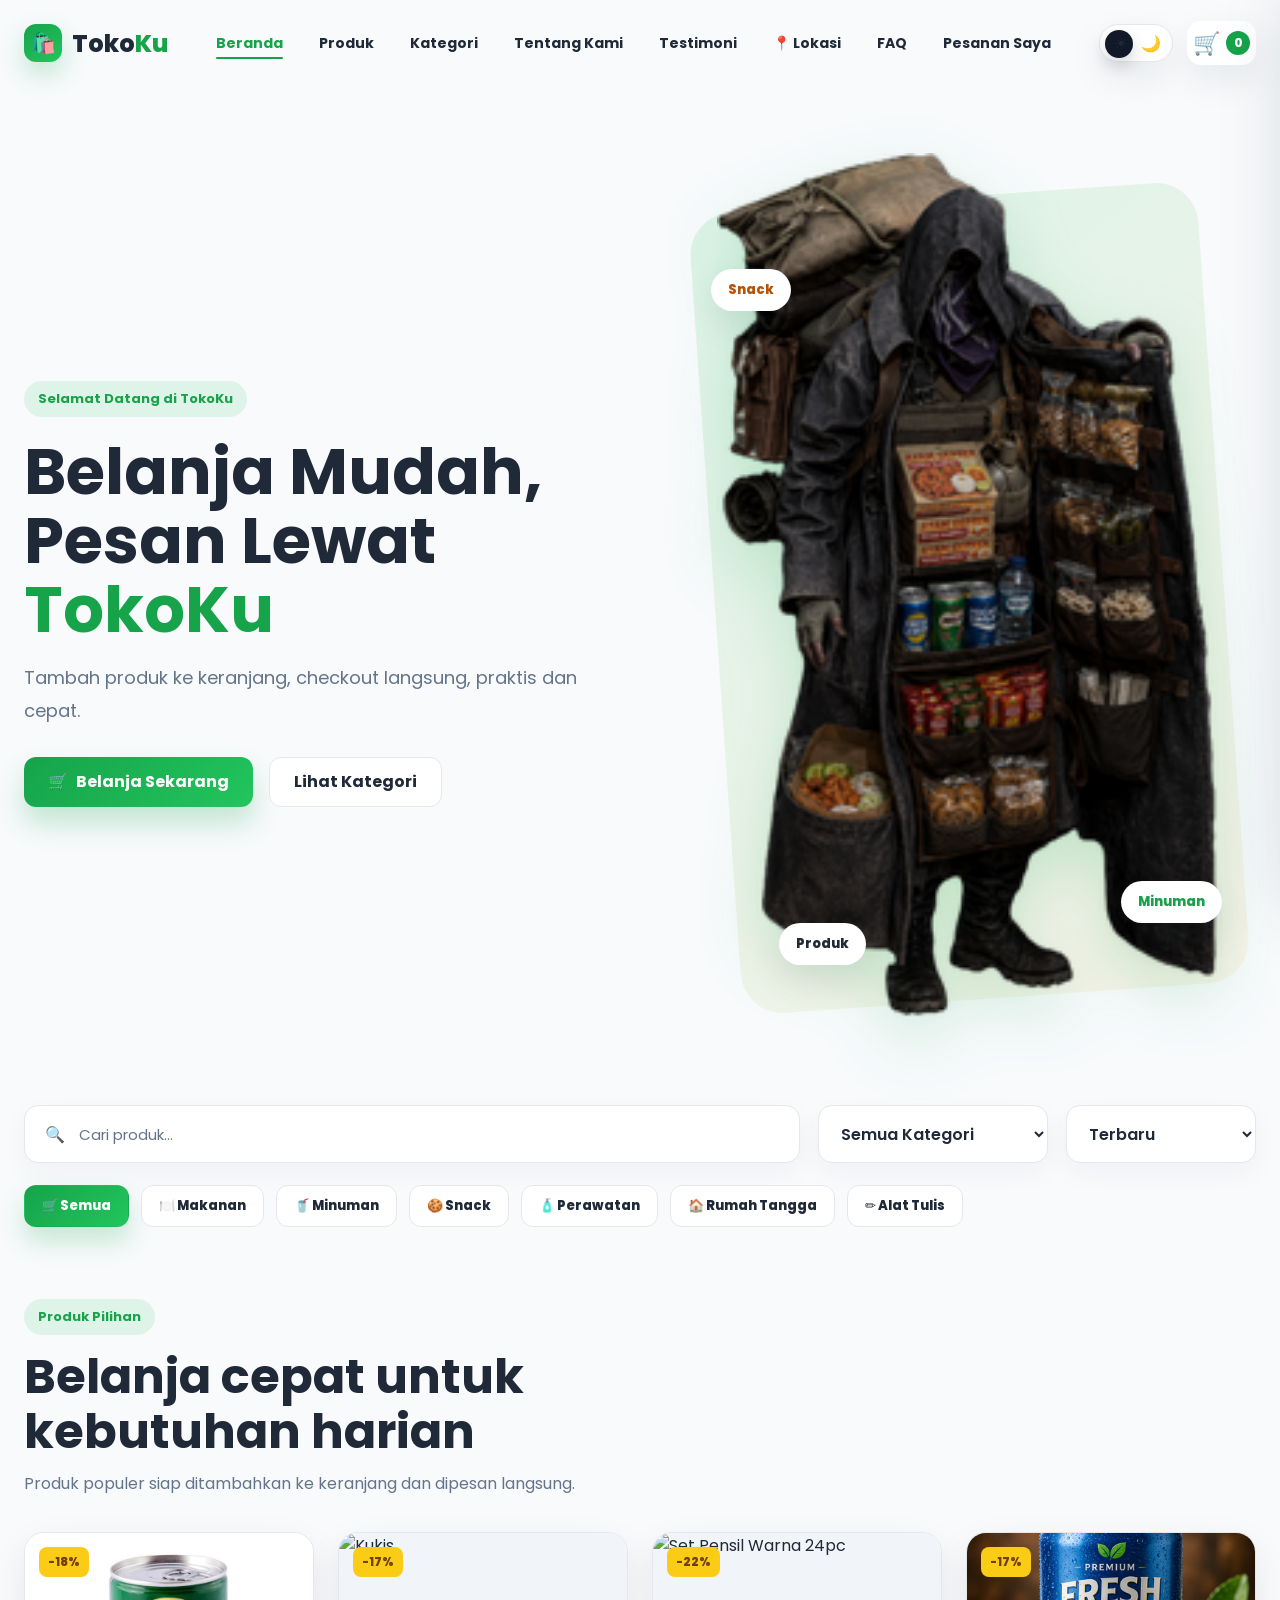
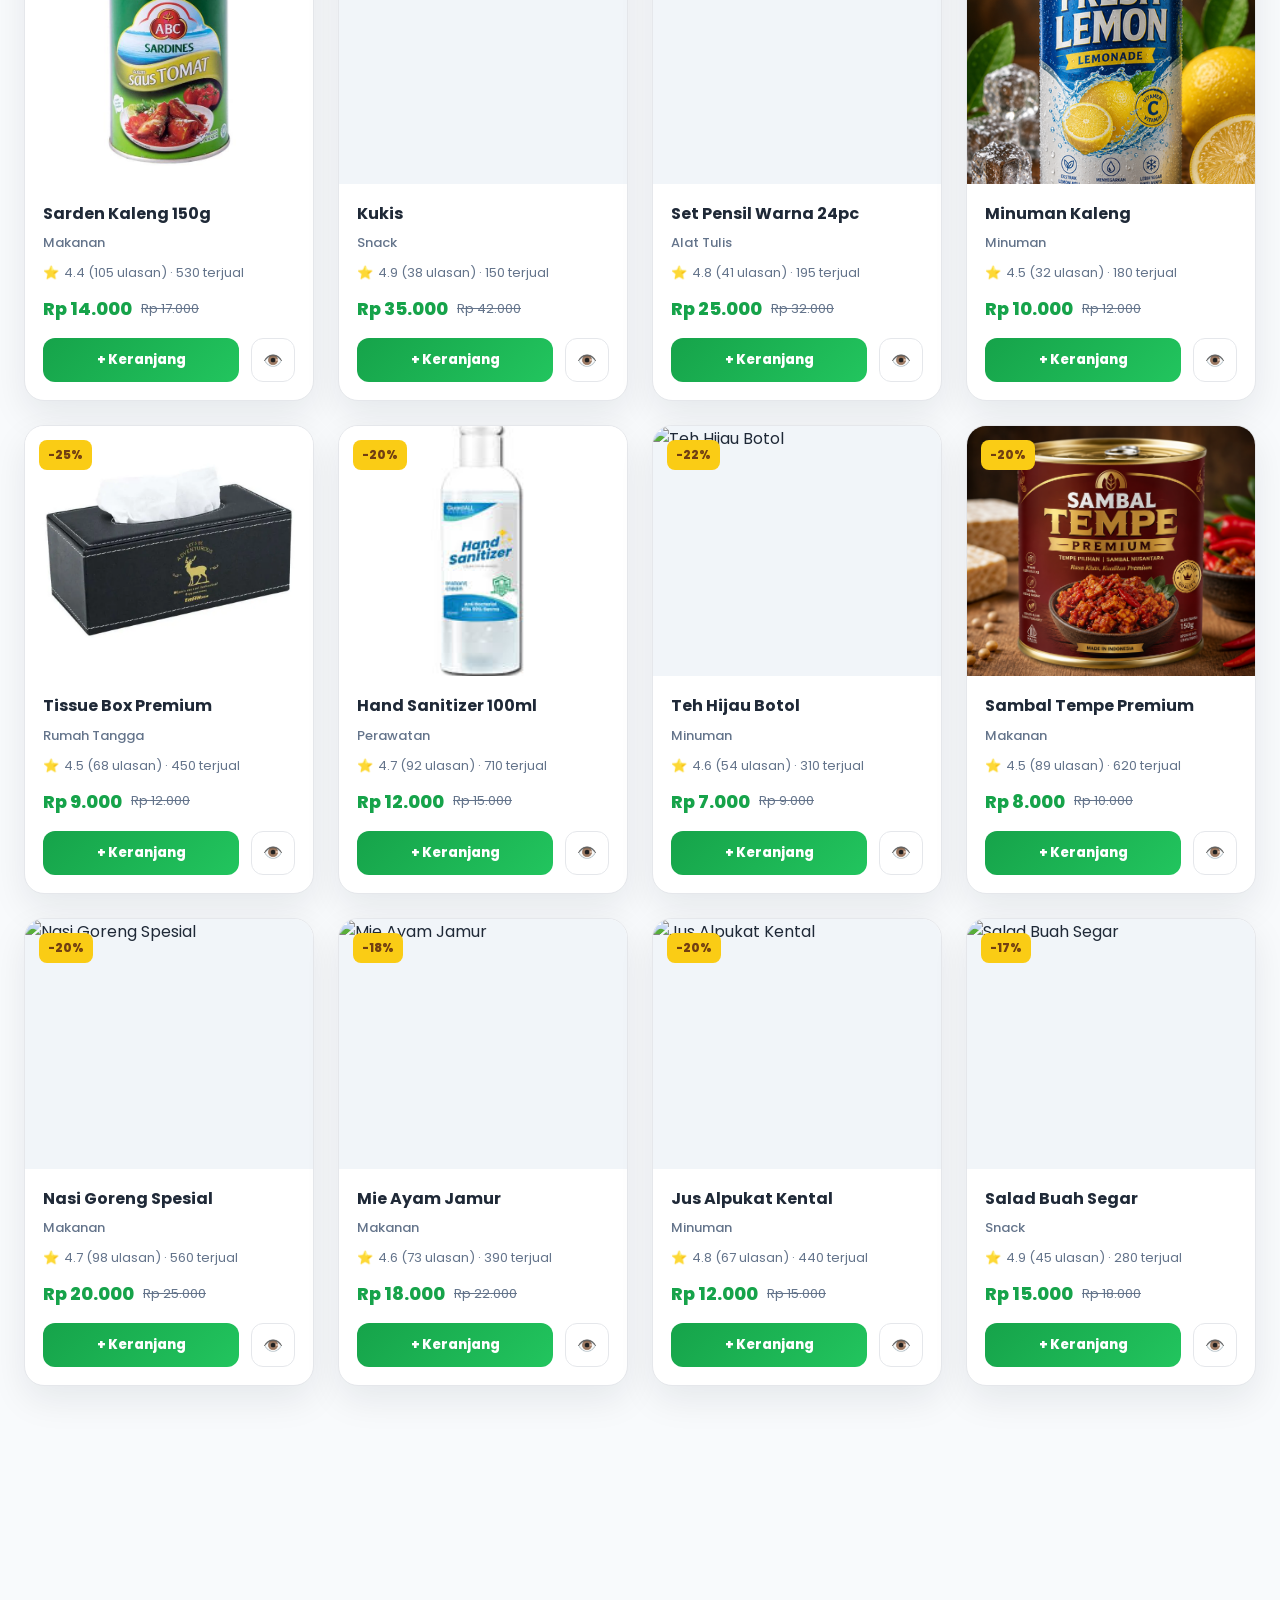
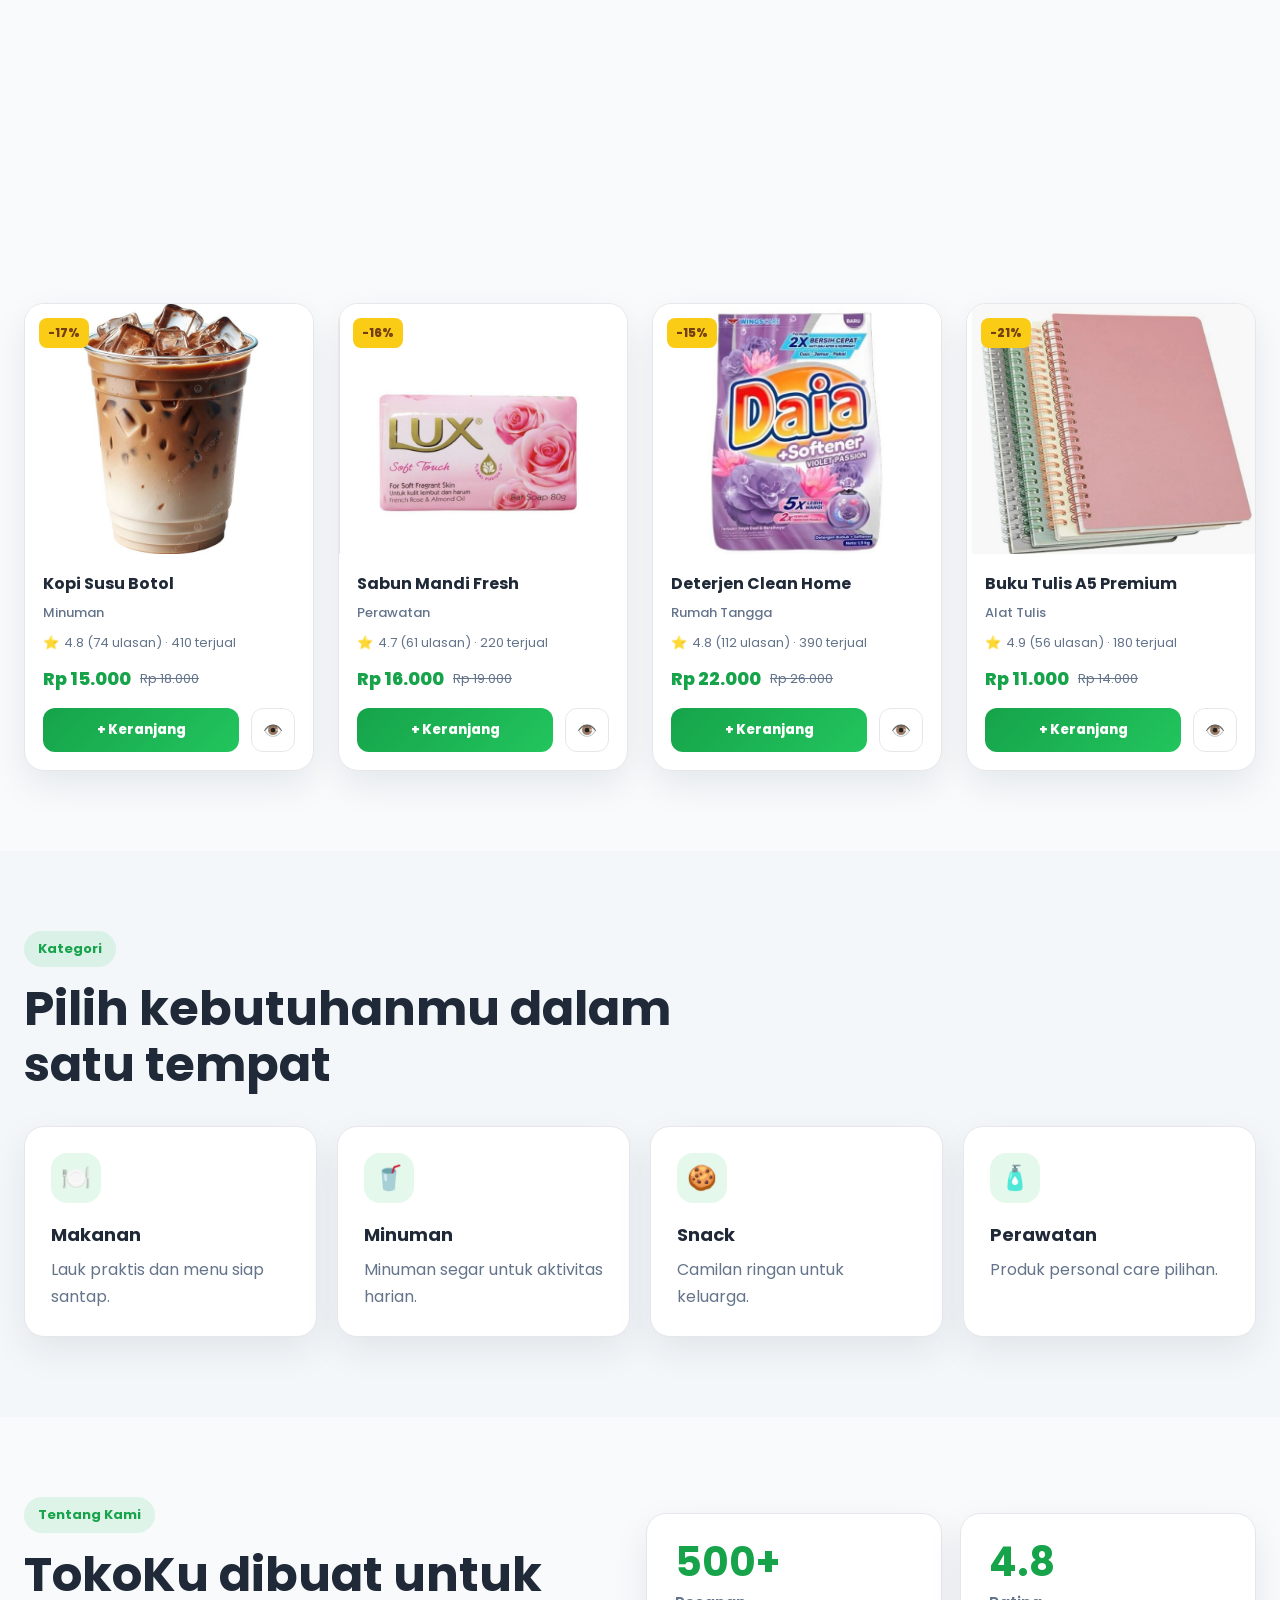
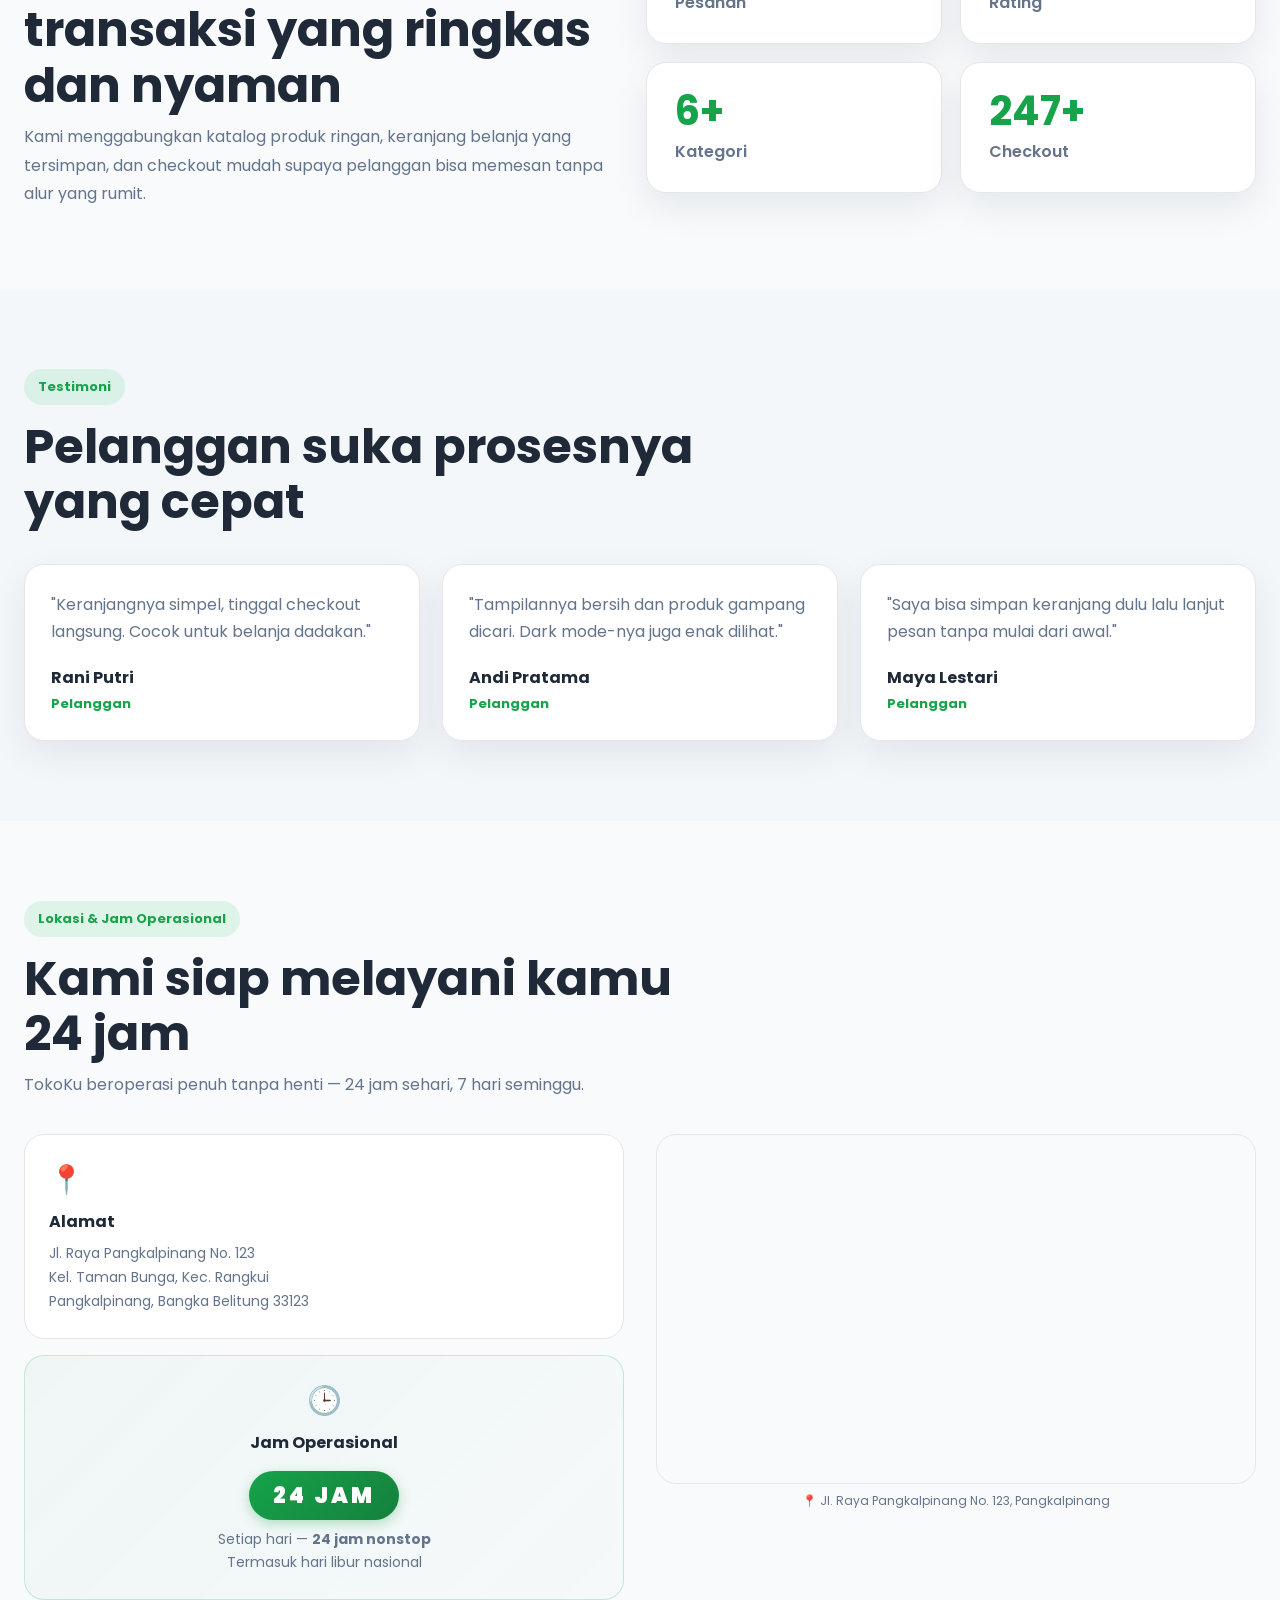
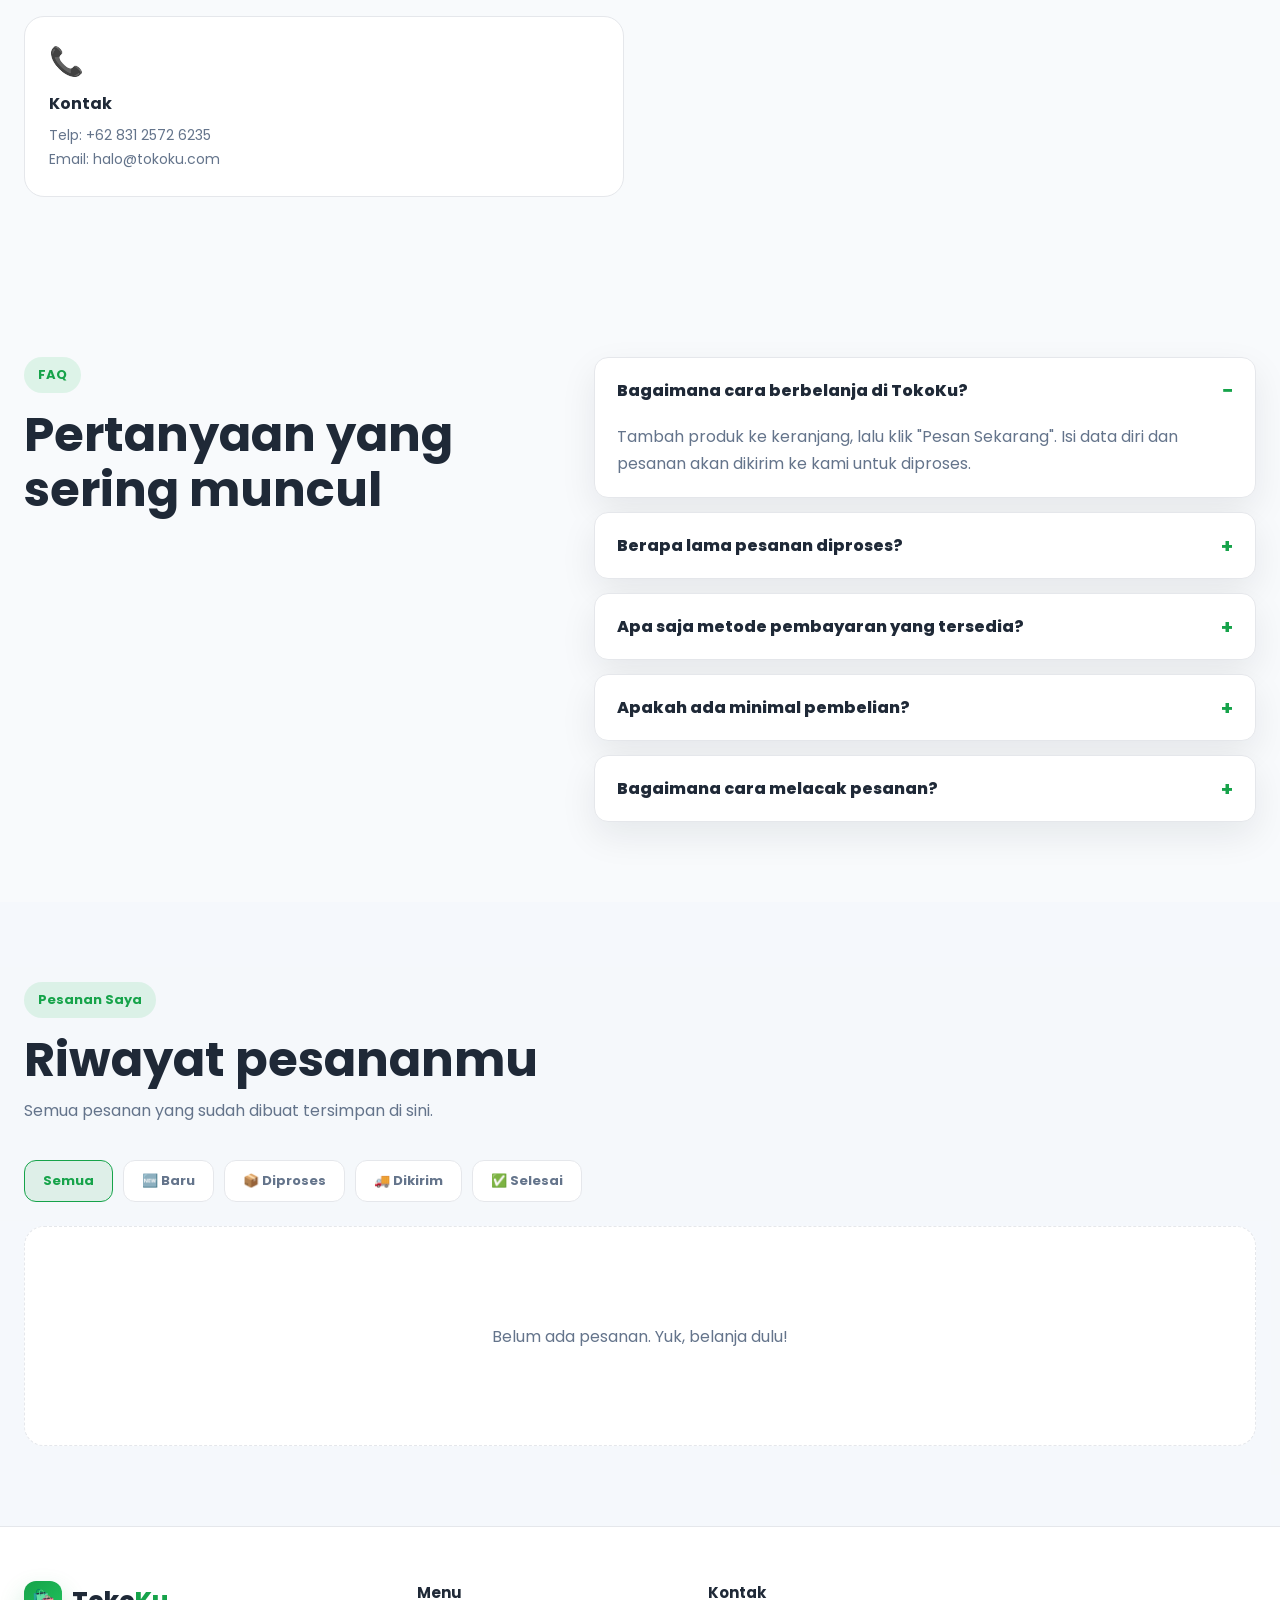
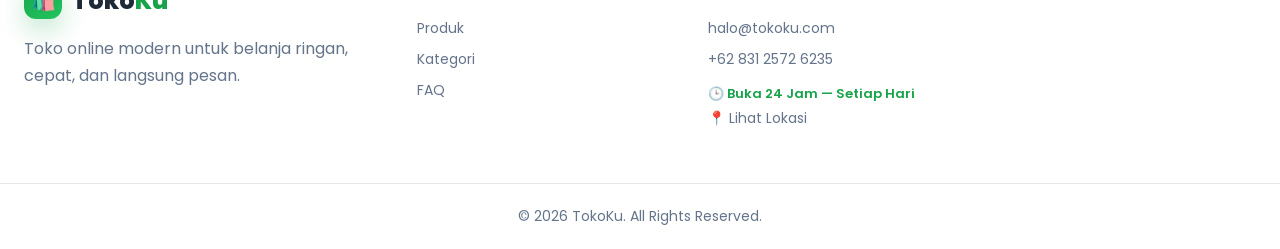
==== commit 1ee132cf: "UPDATE !!" ====
--- a/index.html
+++ b/index.html
@@ -315,6 +315,9 @@
       <div id="receiptContent"></div>
       <div class="receipt-actions">
         <button class="btn btn-outline" id="closeReceiptBtn" type="button">Kembali ke Keranjang</button>
+        <button class="btn btn-print" id="printReceiptBtn" type="button">
+          <span aria-hidden="true">🖨️</span> Print Struk
+        </button>
         <button class="btn btn-primary" id="sendWhatsAppBtn" type="button">
           <span aria-hidden="true">💬</span> Kirim Pesanan
         </button>
@@ -479,11 +482,6 @@
         <div class="footer-hours">🕒 Buka 24 Jam — Setiap Hari</div>
         <a href="#lokasi">📍 Lihat Lokasi</a>
       </div>
-      <div>
-        <h3>Media Sosial</h3>
-        <a href="#" aria-label="Instagram TokoKu">Instagram</a>
-        <a href="#" aria-label="TikTok TokoKu">TikTok</a>
-      </div>
     </div>
     <div class="footer-bottom">© 2026 TokoKu. All Rights Reserved.</div>
   </footer>
--- a/style.css
+++ b/style.css
@@ -204,6 +204,16 @@
   transform: translateY(-2px);
 }
 
+.btn-print {
+  background: #1E293B;
+  color: #fff;
+  border: none;
+}
+.btn-print:hover {
+  background: #334155;
+  transform: translateY(-2px);
+}
+
 .icon-button {
   display: grid;
   width: 42px;
@@ -1794,7 +1804,7 @@
 /* Receipt Actions */
 .receipt-actions {
   display: grid;
-  grid-template-columns: 1fr 1fr;
+  grid-template-columns: 1fr 1fr 1fr;
   gap: 12px;
   margin-top: 16px;
   padding: 0 4px;
